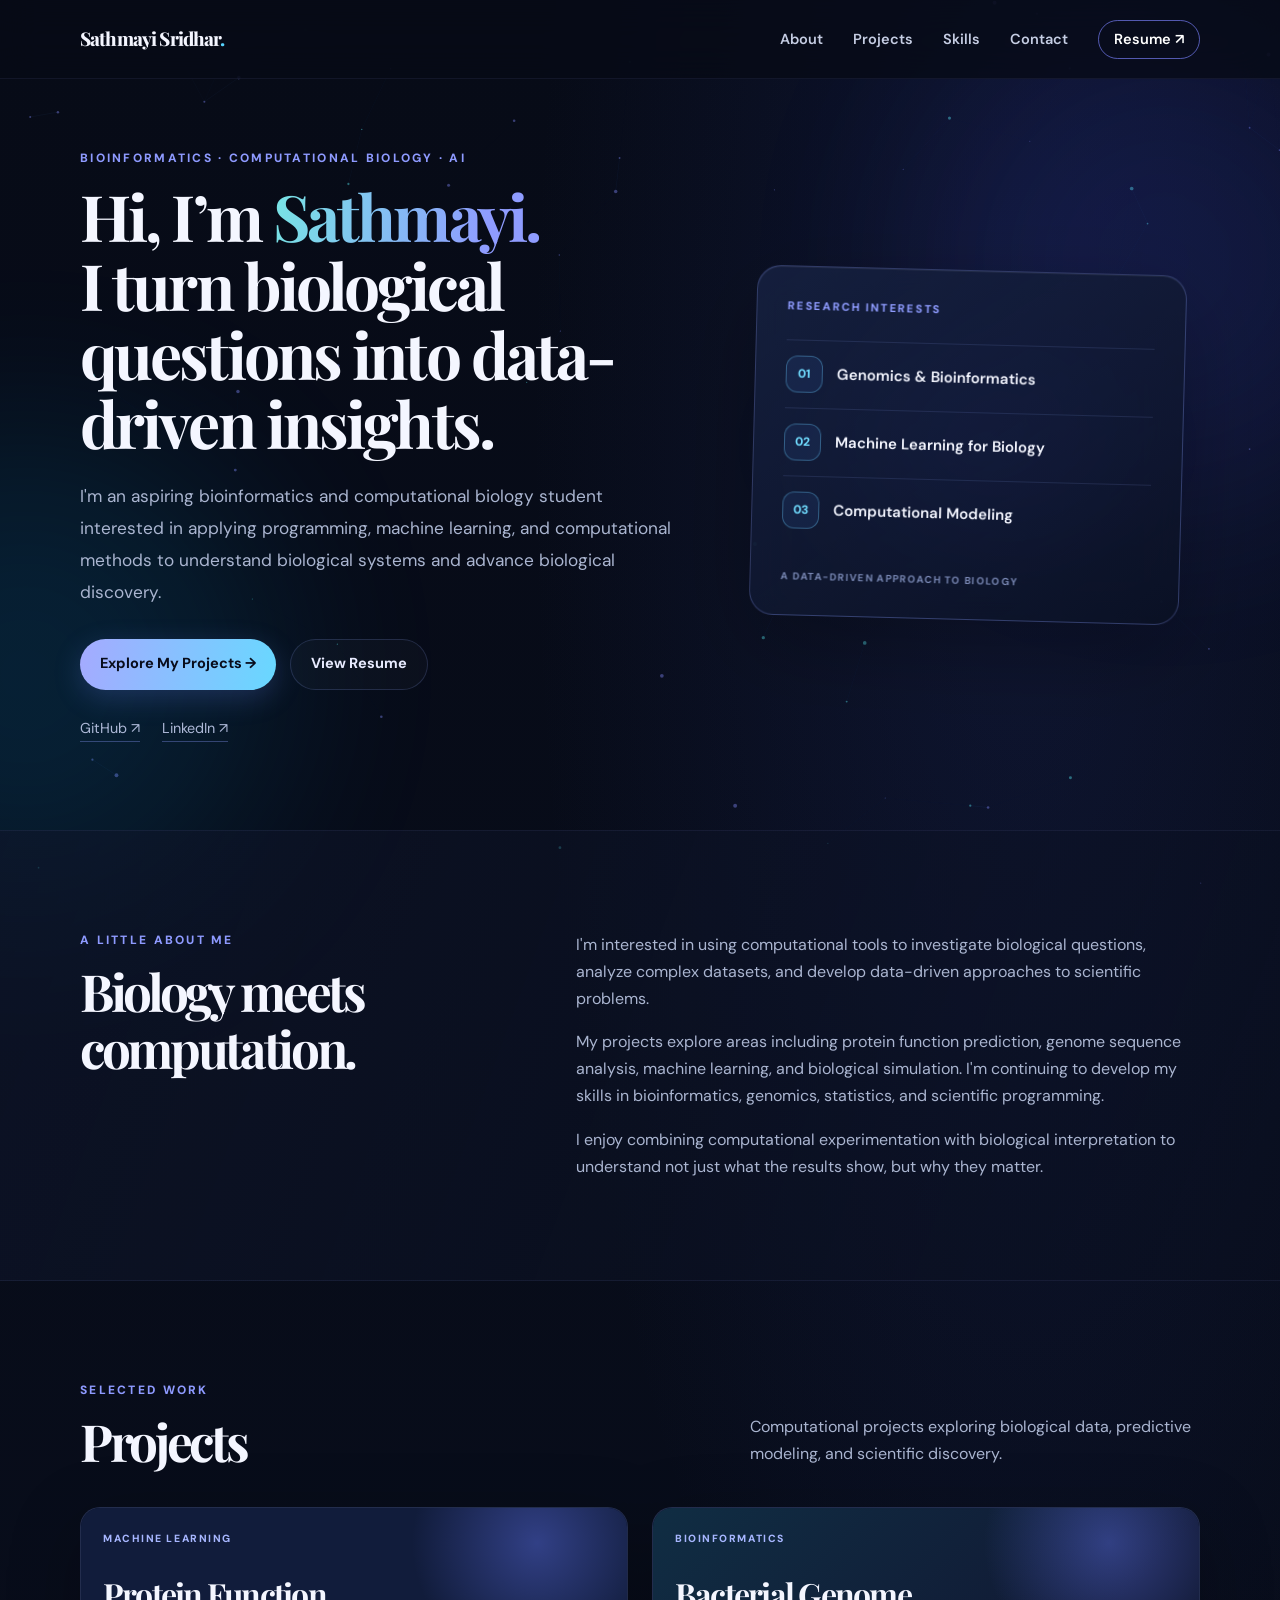
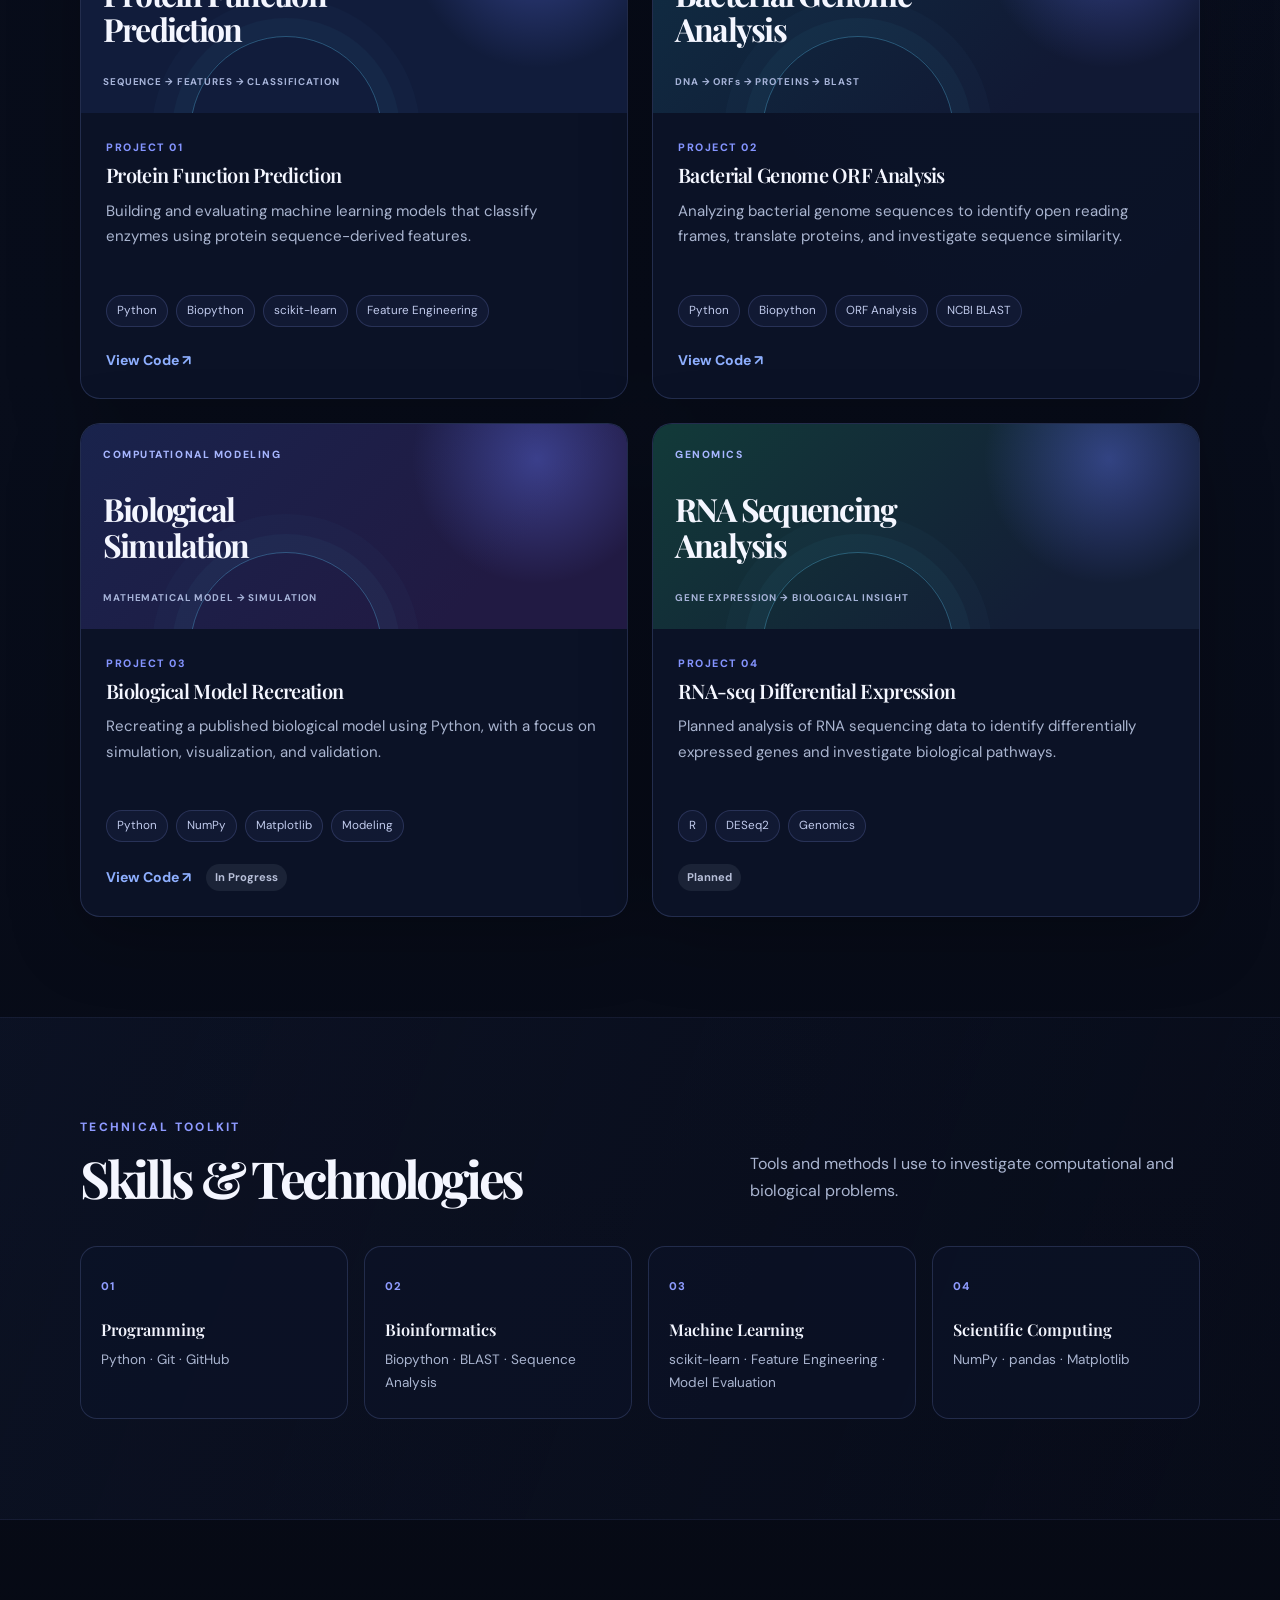
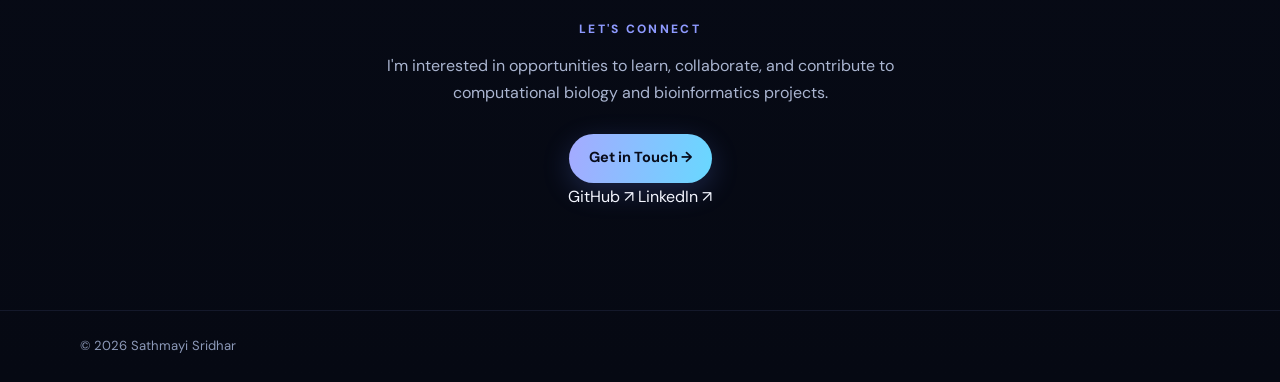
==== index.html @ 4502755c "Initial commit" ====
<!DOCTYPE html>
<html lang="en">
<head>
    <meta charset="UTF-8">
    <meta name="viewport" content="width=device-width, initial-scale=1.0">
    <meta name="description" content="Portfolio showcasing projects in bioinformatics, computational biology, machine learning, and scientific computing.">
    <title>Sathmayi Sridhar | Computational Biology Portfolio</title>
    <link rel="preconnect" href="https://fonts.googleapis.com">
    <link rel="preconnect" href="https://fonts.gstatic.com" crossorigin>
    <link href="https://fonts.googleapis.com/css2?family=DM+Sans:wght@400;500;600;700&family=Manrope:wght@400;500;600;700;800&family=Playfair+Display:wght@500;600;700&display=swap" rel="stylesheet">
    <link rel="stylesheet" href="style.css">
    <script src="script.js" defer></script>
</head>
<body>
    <div id="scroll-background" aria-hidden="true">
        <div class="scroll-orb scroll-orb-one"></div>
        <div class="scroll-orb scroll-orb-two"></div>
        <div class="scroll-orb scroll-orb-three"></div>
    </div>
    <canvas id="particle-background" aria-hidden="true"></canvas>
    <div class="background-glow background-glow-one" aria-hidden="true"></div>
    <div class="background-glow background-glow-two" aria-hidden="true"></div>
    <header class="site-header">
        <nav class="navbar container" aria-label="Main navigation">
            <a href="#home" class="logo">Sathmayi Sridhar<span>.</span></a>

            <button class="menu-toggle" id="menu-toggle"
                    aria-label="Open navigation menu"
                    aria-expanded="false"
                    aria-controls="nav-links">
                ☰
            </button>

            <ul class="nav-links" id="nav-links">
                <li><a href="#about">About</a></li>
                <li><a href="#projects">Projects</a></li>
                <li><a href="#skills">Skills</a></li>
                <li><a href="#contact">Contact</a></li>
                <li><a href="assets/resume.pdf" class="nav-resume">Resume ↗</a></li>
            </ul>
        </nav>
    </header>

    <main>
        <section class="hero container" id="home">
            <div class="hero-content">
                <p class="eyebrow">BIOINFORMATICS · COMPUTATIONAL BIOLOGY · AI</p>
                <h1>Hi, I’m <span>Sathmayi.</span><br> I turn biological questions into data-driven insights.</h1>
                <p class="hero-description">
                    I'm an aspiring bioinformatics and computational biology student interested in applying
                    programming, machine learning, and computational methods to
                    understand biological systems and advance biological discovery.
                </p>
                <div class="hero-buttons">
                    <a href="#projects" class="button button-primary">Explore My Projects →</a>
                    <a href="assets/resume.pdf" class="button button-secondary">View Resume</a>
                </div>
                <div class="hero-links">
                    <a href="https://github.com/sathmayi" target="_blank" rel="noopener noreferrer">GitHub ↗</a>
                    <a href="https://www.linkedin.com/in/sathmayi-sridhar-a97005241/" target="_blank" rel="noopener noreferrer">LinkedIn ↗</a>
                </div>
            </div>

            <div class="hero-visual" aria-hidden="true">
                <div class="visual-card">
                    <span class="visual-label">RESEARCH INTERESTS</span>
                    <div class="visual-item"><span class="visual-icon">01</span><span>Genomics &amp; Bioinformatics</span></div>
                    <div class="visual-item"><span class="visual-icon">02</span><span>Machine Learning for Biology</span></div>
                    <div class="visual-item"><span class="visual-icon">03</span><span>Computational Modeling</span></div>
                    <div class="visual-decoration">A DATA-DRIVEN APPROACH TO BIOLOGY</div>
                </div>
            </div>
        </section>

        <section class="section section-muted" id="about">
            <div class="container about-layout">
                <div>
                    <p class="eyebrow">A LITTLE ABOUT ME</p>
                    <h2>Biology meets computation.</h2>
                </div>
                <div class="about-content">
                    <p>
                        I'm interested in using computational tools to investigate
                        biological questions, analyze complex datasets, and develop
                        data-driven approaches to scientific problems.
                    </p>
                    <p>
                        My projects explore areas including protein function prediction,
                        genome sequence analysis, machine learning, and biological
                        simulation. I'm continuing to develop my skills in bioinformatics,
                        genomics, statistics, and scientific programming.
                    </p>
                    <p>
                        I enjoy combining computational experimentation with biological
                        interpretation to understand not just what the results show,
                        but why they matter.
                    </p>
                </div>
            </div>
        </section>

        <section class="section container" id="projects">
            <div class="section-heading">
                <div>
                    <p class="eyebrow">SELECTED WORK</p>
                    <h2>Projects</h2>
                </div>
                <p>Computational projects exploring biological data, predictive modeling, and scientific discovery.</p>
            </div>

            <div class="project-grid">
                <article class="project-card">
                    <div class="project-visual project-protein">
                        <span class="project-category">MACHINE LEARNING</span>
                        <div class="project-visual-title">Protein Function<br>Prediction</div>
                        <div class="project-visual-note">SEQUENCE → FEATURES → CLASSIFICATION</div>
                    </div>
                    <div class="project-body">
                        <p class="project-number">PROJECT 01</p>
                        <h3>Protein Function Prediction</h3>
                        <p>Building and evaluating machine learning models that classify enzymes using protein sequence-derived features.</p>
                        <div class="tag-list">
                            <span>Python</span><span>Biopython</span><span>scikit-learn</span><span>Feature Engineering</span>
                        </div>
                        <div class="project-links">
                            <a href="https://github.com/YOUR_USERNAME/protein-function-prediction" target="_blank" rel="noopener noreferrer">View Code ↗</a>
                        </div>
                    </div>
                </article>

                <article class="project-card">
                    <div class="project-visual project-genome">
                        <span class="project-category">BIOINFORMATICS</span>
                        <div class="project-visual-title">Bacterial Genome<br>Analysis</div>
                        <div class="project-visual-note">DNA → ORFs → PROTEINS → BLAST</div>
                    </div>
                    <div class="project-body">
                        <p class="project-number">PROJECT 02</p>
                        <h3>Bacterial Genome ORF Analysis</h3>
                        <p>Analyzing bacterial genome sequences to identify open reading frames, translate proteins, and investigate sequence similarity.</p>
                        <div class="tag-list">
                            <span>Python</span><span>Biopython</span><span>ORF Analysis</span><span>NCBI BLAST</span>
                        </div>
                        <div class="project-links">
                            <a href="https://github.com/YOUR_USERNAME/YOUR_GENOME_REPOSITORY" target="_blank" rel="noopener noreferrer">View Code ↗</a>
                        </div>
                    </div>
                </article>

                <article class="project-card">
                    <div class="project-visual project-simulation">
                        <span class="project-category">COMPUTATIONAL MODELING</span>
                        <div class="project-visual-title">Biological<br>Simulation</div>
                        <div class="project-visual-note">MATHEMATICAL MODEL → SIMULATION</div>
                    </div>
                    <div class="project-body">
                        <p class="project-number">PROJECT 03</p>
                        <h3>Biological Model Recreation</h3>
                        <p>Recreating a published biological model using Python, with a focus on simulation, visualization, and validation.</p>
                        <div class="tag-list">
                            <span>Python</span><span>NumPy</span><span>Matplotlib</span><span>Modeling</span>
                        </div>
                        <div class="project-links">
                            <a href="https://github.com/YOUR_USERNAME/YOUR_SIMULATION_REPOSITORY" target="_blank" rel="noopener noreferrer">View Code ↗</a>
                            <span class="status">In Progress</span>
                        </div>
                    </div>
                </article>

                <article class="project-card project-upcoming">
                    <div class="project-visual project-rnaseq">
                        <span class="project-category">GENOMICS</span>
                        <div class="project-visual-title">RNA Sequencing<br>Analysis</div>
                        <div class="project-visual-note">GENE EXPRESSION → BIOLOGICAL INSIGHT</div>
                    </div>
                    <div class="project-body">
                        <p class="project-number">PROJECT 04</p>
                        <h3>RNA-seq Differential Expression</h3>
                        <p>Planned analysis of RNA sequencing data to identify differentially expressed genes and investigate biological pathways.</p>
                        <div class="tag-list">
                            <span>R</span><span>DESeq2</span><span>Genomics</span>
                        </div>
                        <div class="project-links"><span class="status">Planned</span></div>
                    </div>
                </article>
            </div>
        </section>

        <section class="section section-muted" id="skills">
            <div class="container">
                <div class="section-heading">
                    <div>
                        <p class="eyebrow">TECHNICAL TOOLKIT</p>
                        <h2>Skills &amp; Technologies</h2>
                    </div>
                    <p>Tools and methods I use to investigate computational and biological problems.</p>
                </div>

                <div class="skills-grid">
                    <div class="skill-card">
                        <span class="skill-index">01</span>
                        <h3>Programming</h3>
                        <p>Python · Git · GitHub</p>
                    </div>
                    <div class="skill-card">
                        <span class="skill-index">02</span>
                        <h3>Bioinformatics</h3>
                        <p>Biopython · BLAST · Sequence Analysis</p>
                    </div>
                    <div class="skill-card">
                        <span class="skill-index">03</span>
                        <h3>Machine Learning</h3>
                        <p>scikit-learn · Feature Engineering · Model Evaluation</p>
                    </div>
                    <div class="skill-card">
                        <span class="skill-index">04</span>
                        <h3>Scientific Computing</h3>
                        <p>NumPy · pandas · Matplotlib</p>
                    </div>
                </div>

            </div>
        </section>

        <section class="section contact-section" id="contact">
            <div class="container contact-content">
                <p class="eyebrow">LET'S CONNECT</p>
               
                <p>
                    I'm interested in opportunities to learn, collaborate, and contribute
                    to computational biology and bioinformatics projects.
                </p>
                <a href="mailto:YOUR_EMAIL@example.com" class="button button-primary">Get in Touch →</a>
                <div class="contact-links">
                    <a href="https://github.com/sathmayi" target="_blank" rel="noopener noreferrer">GitHub ↗</a>
                    <a href="https://www.linkedin.com/in/sathmayi-sridhar-a97005241/" target="_blank" rel="noopener noreferrer">LinkedIn ↗</a>
                </div>
            </div>
        </section>
    </main>

    <footer class="site-footer">
        <div class="container footer-content">
            <p>© <span id="current-year"></span> Sathmayi Sridhar</p>

        </div>
    </footer>
</body>
</html>
---- style.css ----
/* =========================================================
   Computational Biology Portfolio — animated dark theme
   Fonts: Manrope (headings/UI), DM Sans (body), Playfair
   Display (editorial accents). Google Fonts requires internet.
   ========================================================= */

:root {
    --bg: #070b17;
    --bg-soft: #0c1224;
    --panel: rgba(15, 24, 47, 0.76);
    --panel-solid: #101a31;
    --text: #f4f6ff;
    --muted: #aab5d0;
    --accent: #7b83ff;
    --accent-bright: #58d5ff;
    --border: rgba(145, 165, 255, 0.18);
    --shadow: 0 20px 70px rgba(0, 0, 0, 0.25);
    --radius: 20px;
    --content-width: 1120px;
}

* { box-sizing: border-box; }
html { scroll-behavior: smooth; scroll-padding-top: 88px; }
body {
    margin: 0;
    color: var(--text);
    background:
        radial-gradient(ellipse at 80% 12%, rgba(43, 60, 150, .20), transparent 34%),
        linear-gradient(180deg, #070b17 0%, #080d1b 55%, #060913 100%);
    font-family: "DM Sans", sans-serif;
    font-size: 16px;
    line-height: 1.7;
    overflow-x: hidden;
}
body::selection { background: rgba(123, 131, 255, .4); }
a { color: inherit; text-decoration: none; }
button, a { -webkit-tap-highlight-color: transparent; }
button { font: inherit; }
img { max-width: 100%; }
.container { width: min(var(--content-width), calc(100% - 48px)); margin-inline: auto; }
#particle-background {
    position: fixed;
    inset: 0;
    z-index: -2;
    width: 100%;
    height: 100%;
    pointer-events: none;
    opacity: .72;
}
.background-glow {
    position: fixed;
    z-index: -1;
    width: 38vw;
    height: 38vw;
    min-width: 300px;
    min-height: 300px;
    border-radius: 50%;
    filter: blur(100px);
    opacity: .12;
    pointer-events: none;
    animation: glow-drift 18s ease-in-out infinite alternate;
}
.background-glow-one { top: 2%; right: -10%; background: #4855ff; }
.background-glow-two { top: 48%; left: -17%; background: #00b9ff; animation-delay: -8s; }
@keyframes glow-drift {
    from { transform: translate3d(0, -2%, 0) scale(.9); }
    to { transform: translate3d(-5%, 7%, 0) scale(1.15); }
}

.site-header {
    position: sticky;
    top: 0;
    z-index: 20;
    border-bottom: 1px solid rgba(150, 170, 255, .08);
    background: rgba(7, 11, 23, .78);
    backdrop-filter: blur(18px);
}
.navbar { min-height: 78px; display: flex; align-items: center; justify-content: space-between; gap: 24px; }
.logo {
    font-family: "Playfair Display", Georgia, serif;
    font-size: 1.18rem;
    font-weight: 800;
    letter-spacing: -.045em;
}
.logo span { color: var(--accent-bright); }
.nav-links { display: flex; align-items: center; gap: 30px; list-style: none; margin: 0; padding: 0; }
.nav-links a { color: #c5cde3; font-size: .91rem; font-weight: 600; transition: color .2s ease; }
.nav-links a:hover, .nav-links a:focus-visible { color: white; }
.nav-links .nav-resume { color: white; border: 1px solid rgba(123, 131, 255, .65); padding: 9px 15px; border-radius: 999px; }
.menu-toggle { display: none; color: white; background: transparent; border: 0; font-size: 1.6rem; cursor: pointer; }

.hero { min-height: 650px; display: grid; grid-template-columns: 1.12fr .88fr; align-items: center; gap: 64px; padding-top: 70px; padding-bottom: 88px; }
.hero-content { max-width: 660px; }
.eyebrow {
    margin: 0 0 14px;
    color: #8e9aff;
    font-size: .75rem;
    font-weight: 800;
    letter-spacing: .19em;
    line-height: 1.5;
}
h1, h2, h3 { margin-top: 0; font-family: "Playfair Display", Georgia, serif; line-height: 1.13; font-weight: 600; }
h1 { max-width: 700px; margin-bottom: 24px; font-size: clamp(3rem, 6.1vw, 5.5rem); font-weight: 700; letter-spacing: -.075em; }
h1 span {
    color: #aab0ff;
    background: linear-gradient(100deg, #a8b0ff 0%, #7b83ff 48%, #62d7ff 100%);
    -webkit-background-clip: text;
    background-clip: text;
    -webkit-text-fill-color: transparent;
}
.hero-description { max-width: 600px; color: var(--muted); font-size: 1.08rem; line-height: 1.85; }
.hero-buttons { display: flex; flex-wrap: wrap; gap: 14px; margin-top: 30px; }
.button { display: inline-flex; align-items: center; justify-content: center; min-height: 48px; padding: 12px 20px; border-radius: 999px; font-size: .91rem; font-weight: 700; transition: transform .2s, box-shadow .2s, border-color .2s; }
.button:hover { transform: translateY(-3px); }
.button-primary { color: #080c1b; background: linear-gradient(100deg, #a5aaff, #68d8ff); box-shadow: 0 8px 28px rgba(103, 137, 255, .22); }
.button-primary:hover { box-shadow: 0 12px 34px rgba(103, 137, 255, .36); }
.button-secondary { border: 1px solid var(--border); color: #e8ebff; background: rgba(255,255,255,.025); }
.hero-links { display: flex; gap: 22px; margin-top: 26px; }
.hero-links a { color: #aeb9d8; font-size: .9rem; border-bottom: 1px solid rgba(142,154,255,.35); }
.hero-links a:hover { color: white; }
.hero-visual { position: relative; min-height: 390px; display: grid; place-items: center; }
.hero-visual::before {
    content: "";
    position: absolute;
    inset: 8% 0;
    border-radius: 50%;
    background: radial-gradient(ellipse, rgba(68, 91, 255, .22), transparent 67%);
    filter: blur(14px);
}
.visual-card {
    position: relative;
    width: min(100%, 430px);
    padding: 30px;
    border: 1px solid rgba(142, 160, 255, .27);
    border-radius: 24px;
    background: linear-gradient(145deg, rgba(21, 32, 64, .88), rgba(9, 15, 33, .77));
    box-shadow: 0 30px 90px rgba(0, 0, 0, .28), inset 0 1px rgba(255,255,255,.06);
    backdrop-filter: blur(18px);
    transform: rotate(1.5deg);
    animation: card-float 7s ease-in-out infinite;
}
@keyframes card-float { 0%,100% { transform: translateY(0) rotate(1.5deg); } 50% { transform: translateY(-11px) rotate(-.5deg); } }
.visual-label { display: block; margin-bottom: 24px; color: #8f9cff; font-size: .7rem; font-weight: 800; letter-spacing: .16em; }
.visual-item { display: flex; align-items: center; gap: 14px; padding: 15px 0; border-top: 1px solid rgba(150,170,255,.13); font-size: .94rem; font-weight: 600; }
.visual-icon { display: grid; place-items: center; width: 37px; height: 37px; flex: 0 0 37px; border: 1px solid rgba(105, 207, 255, .35); border-radius: 12px; color: #70dcff; background: rgba(77, 140, 255, .09); font-size: .75rem; font-weight: 800; }
.visual-decoration { margin-top: 24px; color: #7887b3; font-size: .63rem; font-weight: 700; letter-spacing: .13em; }

.section { padding-top: 100px; padding-bottom: 100px; }
.section-muted { border-block: 1px solid rgba(150,170,255,.08); background: linear-gradient(110deg, rgba(15,22,43,.62), rgba(10,15,31,.38)); }
.section-heading { display: flex; justify-content: space-between; align-items: end; gap: 40px; margin-bottom: 36px; }
h2 { margin-bottom: 0; font-size: clamp(2.2rem, 4vw, 3.3rem); font-weight: 700; letter-spacing: -.065em; }
.section-heading > p { max-width: 450px; margin: 0 0 4px; color: var(--muted); }
.about-layout { display: grid; grid-template-columns: .8fr 1.2fr; gap: 80px; }
.about-content { color: var(--muted); }
.about-content p:first-child { margin-top: 0; }
.about-content p:last-child { margin-bottom: 0; }

.project-grid { display: grid; grid-template-columns: repeat(2, minmax(0, 1fr)); gap: 24px; }
.project-card { overflow: hidden; border: 1px solid var(--border); border-radius: var(--radius); background: rgba(13, 21, 42, .79); box-shadow: var(--shadow); transition: transform .25s, border-color .25s, box-shadow .25s; }
.project-card:hover { transform: translateY(-6px); border-color: rgba(115, 158, 255, .55); box-shadow: 0 25px 70px rgba(0,0,0,.34); }
.project-visual { position: relative; min-height: 205px; display: flex; flex-direction: column; justify-content: space-between; overflow: hidden; padding: 22px; isolation: isolate; background: #111c3b; }
.project-visual::before, .project-visual::after { content: ""; position: absolute; z-index: -1; border-radius: 50%; }
.project-visual::before { width: 260px; height: 260px; top: -95px; right: -40px; background: radial-gradient(circle, rgba(102,122,255,.38), transparent 68%); }
.project-visual::after { width: 190px; height: 190px; bottom: -115px; left: 20%; border: 1px solid rgba(95,209,255,.32); box-shadow: 0 0 0 18px rgba(95,209,255,.035), 0 0 0 38px rgba(95,209,255,.025); }
.project-genome { background: linear-gradient(135deg, #102d43, #111934 75%); }
.project-simulation { background: linear-gradient(135deg, #19234c, #211a43 75%); }
.project-rnaseq { background: linear-gradient(135deg, #123a39, #131e36 75%); }
.project-category { color: #a7b6ff; font-size: .65rem; font-weight: 800; letter-spacing: .15em; }
.project-visual-title { font-family: "Playfair Display", Georgia, serif; font-size: clamp(1.5rem, 2.5vw, 2.1rem); font-weight: 700; line-height: 1.1; letter-spacing: -.055em; }
.project-visual-note { color: #a6b3d8; font-size: .61rem; font-weight: 700; letter-spacing: .09em; }
.project-body { padding: 25px; }
.project-number { margin: 0 0 8px; color: #8494ff; font-size: .67rem; font-weight: 800; letter-spacing: .14em; }
.project-body h3 { margin-bottom: 12px; font-size: 1.25rem; letter-spacing: -.035em; }
.project-body > p:not(.project-number) { min-height: 76px; margin: 0; color: var(--muted); font-size: .94rem; }
.tag-list { display: flex; flex-wrap: wrap; gap: 8px; margin-top: 20px; }
.tag-list span { padding: 5px 10px; border: 1px solid rgba(142,160,255,.18); border-radius: 999px; color: #c1cbed; background: rgba(123,131,255,.06); font-size: .73rem; }
.project-links { display: flex; align-items: center; gap: 15px; margin-top: 22px; }
.project-links a { color: #8eafff; font-size: .88rem; font-weight: 700; }
.project-links a:hover { color: #7be2ff; }
.status { padding: 4px 9px; border-radius: 999px; color: #b8c0d9; background: rgba(168,181,208,.1); font-size: .7rem; font-weight: 700; }

.skills-grid { display: grid; grid-template-columns: repeat(4, minmax(0, 1fr)); gap: 16px; margin-top: 38px; }
.skill-card { padding: 24px 20px; border: 1px solid var(--border); border-radius: 17px; background: rgba(12,20,40,.68); transition: transform .2s, border-color .2s; }
.skill-card:hover { transform: translateY(-4px); border-color: rgba(112, 202, 255, .4); }
.skill-index { color: #8f9cff; font-size: .7rem; font-weight: 800; letter-spacing: .12em; }
.skill-card h3 { margin: 22px 0 9px; font-size: 1.02rem; }
.skill-card p { margin: 0; color: var(--muted); font-size: .85rem; }
.skills-note { margin: 24px 0 0; color: #8290b2; font-size: .83rem; }

.contact-section { padding: 100px 0; text-align: center; }
.contact-content h2 { margin-bottom: 20px; }
.contact-content > p:not(.eyebrow) { max-width: 600px; margin: 0 auto; color: var(--muted); }
.contact-content .button { margin-top: 28px; }
.site-footer { padding: 24px 0; border-top: 1px solid rgba(150,170,255,.1); color: #8c99b8; font-size: .82rem; }
.footer-content { display: flex; align-items: center; justify-content: space-between; gap: 20px; }
.footer-content p { margin: 0; }

@media (max-width: 900px) {
    .hero { grid-template-columns: 1fr; gap: 15px; padding-top: 75px; }
    .hero-visual { min-height: 340px; }
    .visual-card { width: min(100%, 520px); }
    .about-layout { grid-template-columns: 1fr; gap: 24px; }
    .skills-grid { grid-template-columns: repeat(2, minmax(0, 1fr)); }
}
@media (max-width: 640px) {
    .container { width: min(var(--content-width), calc(100% - 32px)); }
    .navbar { min-height: 68px; }
    .menu-toggle { display: block; }
    .nav-links { position: absolute; top: 68px; right: 16px; left: 16px; display: none; flex-direction: column; align-items: stretch; gap: 0; padding: 12px; border: 1px solid var(--border); border-radius: 16px; background: rgba(9,14,29,.97); box-shadow: var(--shadow); }
    .nav-links.open { display: flex; }
    .nav-links a { display: block; padding: 12px; }
    .nav-links .nav-resume { margin-top: 5px; text-align: center; }
    .hero { min-height: auto; padding-top: 72px; padding-bottom: 70px; }
    h1 { font-size: clamp(2.8rem, 13vw, 4.2rem); }
    .hero-description { font-size: 1rem; }
    .hero-visual { min-height: 310px; }
    .visual-card { padding: 23px; }
    .section { padding-top: 72px; padding-bottom: 72px; }
    .section-heading { align-items: start; flex-direction: column; gap: 16px; }
    .project-grid { grid-template-columns: 1fr; }
    .project-body > p:not(.project-number) { min-height: 0; }
    .skills-grid { grid-template-columns: 1fr 1fr; gap: 10px; }
    .skill-card { padding: 18px 14px; }
    .skill-card h3 { font-size: .95rem; }
    .footer-content { align-items: flex-start; flex-direction: column; gap: 5px; }
}
@media (prefers-reduced-motion: reduce) {
    *, *::before, *::after { scroll-behavior: auto !important; animation-duration: .01ms !important; animation-iteration-count: 1 !important; transition-duration: .01ms !important; }
}


/* FINAL LAYERING FIX: visible background behind all page sections */
body { position: relative; isolation: isolate; }
#scroll-background, #particle-background, .background-glow {
    pointer-events: none;
}
#scroll-background { z-index: -1; }
#particle-background { z-index: -2; }
.background-glow { z-index: -1; }
.site-header, main, .site-footer {
    position: relative;
    z-index: 1;
}
.hero h1 {
    max-width: 760px;
    font-family: "Playfair Display", Georgia, serif;
    font-size: clamp(2.8rem, 5vw, 4.7rem);
    letter-spacing: -.045em;
    line-height: 1.08;
}
.hero h1 span {
    background: linear-gradient(100deg, #77e5e4, #8f9cff 80%);
    -webkit-background-clip: text;
    background-clip: text;
    -webkit-text-fill-color: transparent;
}
.project-visual-title { font-family: "Playfair Display", Georgia, serif; }
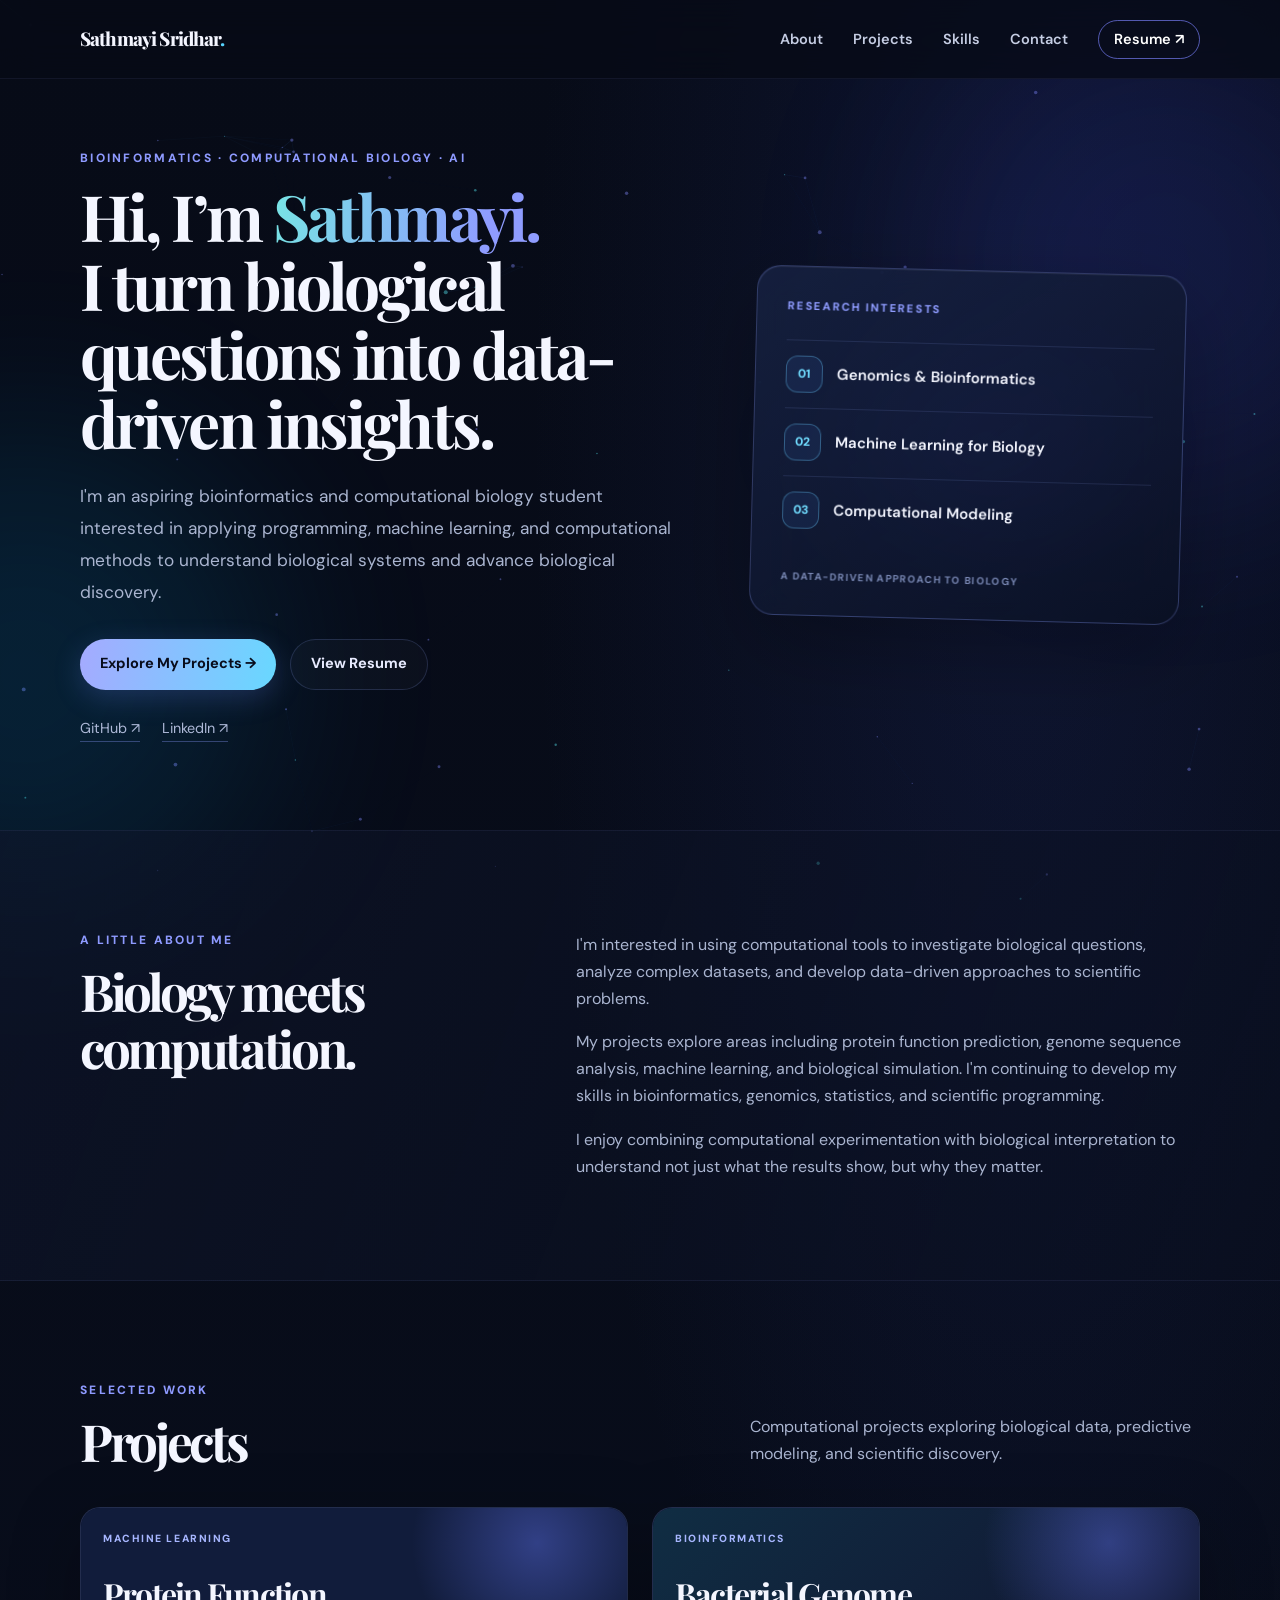
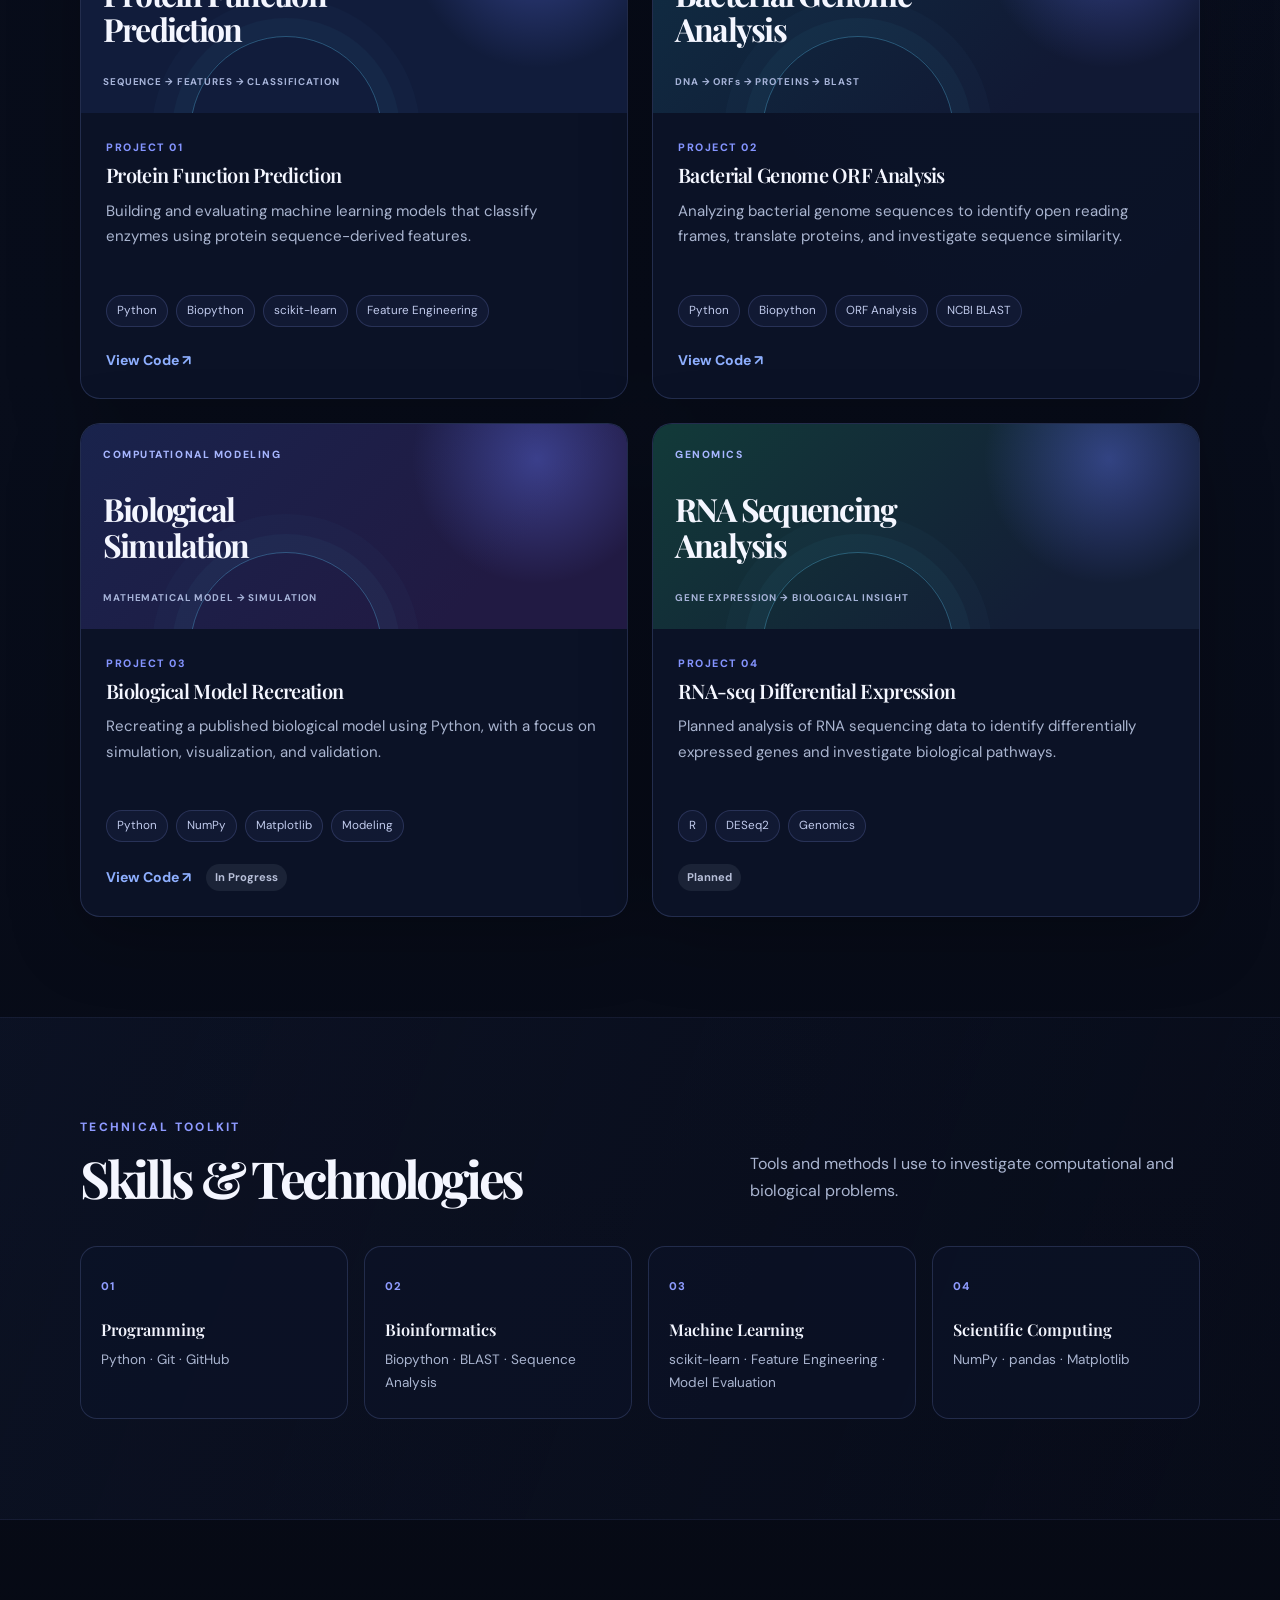
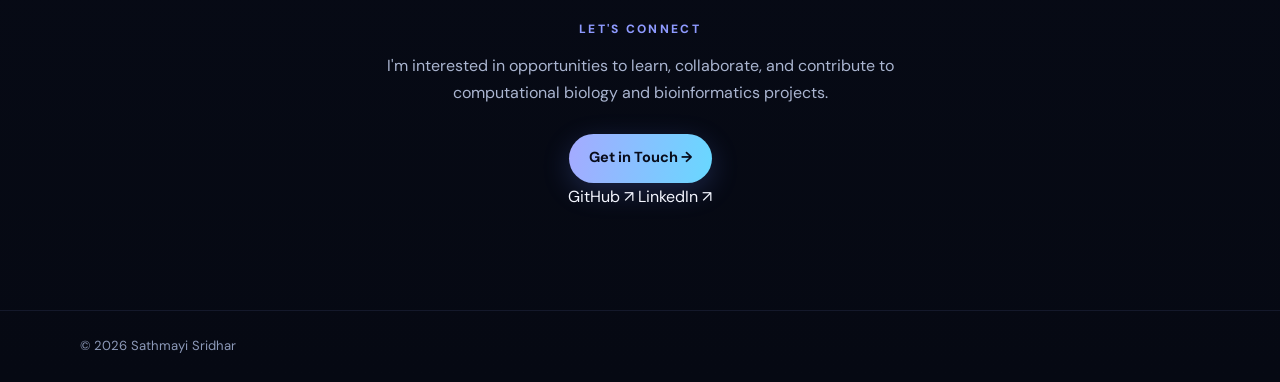
==== commit e66be814: "add pdf" ====
--- a/index.html
+++ b/index.html
@@ -230,7 +230,7 @@
                     I'm interested in opportunities to learn, collaborate, and contribute
                     to computational biology and bioinformatics projects.
                 </p>
-                <a href="mailto:YOUR_EMAIL@example.com" class="button button-primary">Get in Touch →</a>
+                <a href="mailto:sathmays@andrew.cmu.edu" class="button button-primary">Get in Touch →</a>
                 <div class="contact-links">
                     <a href="https://github.com/sathmayi" target="_blank" rel="noopener noreferrer">GitHub ↗</a>
                     <a href="https://www.linkedin.com/in/sathmayi-sridhar-a97005241/" target="_blank" rel="noopener noreferrer">LinkedIn ↗</a>
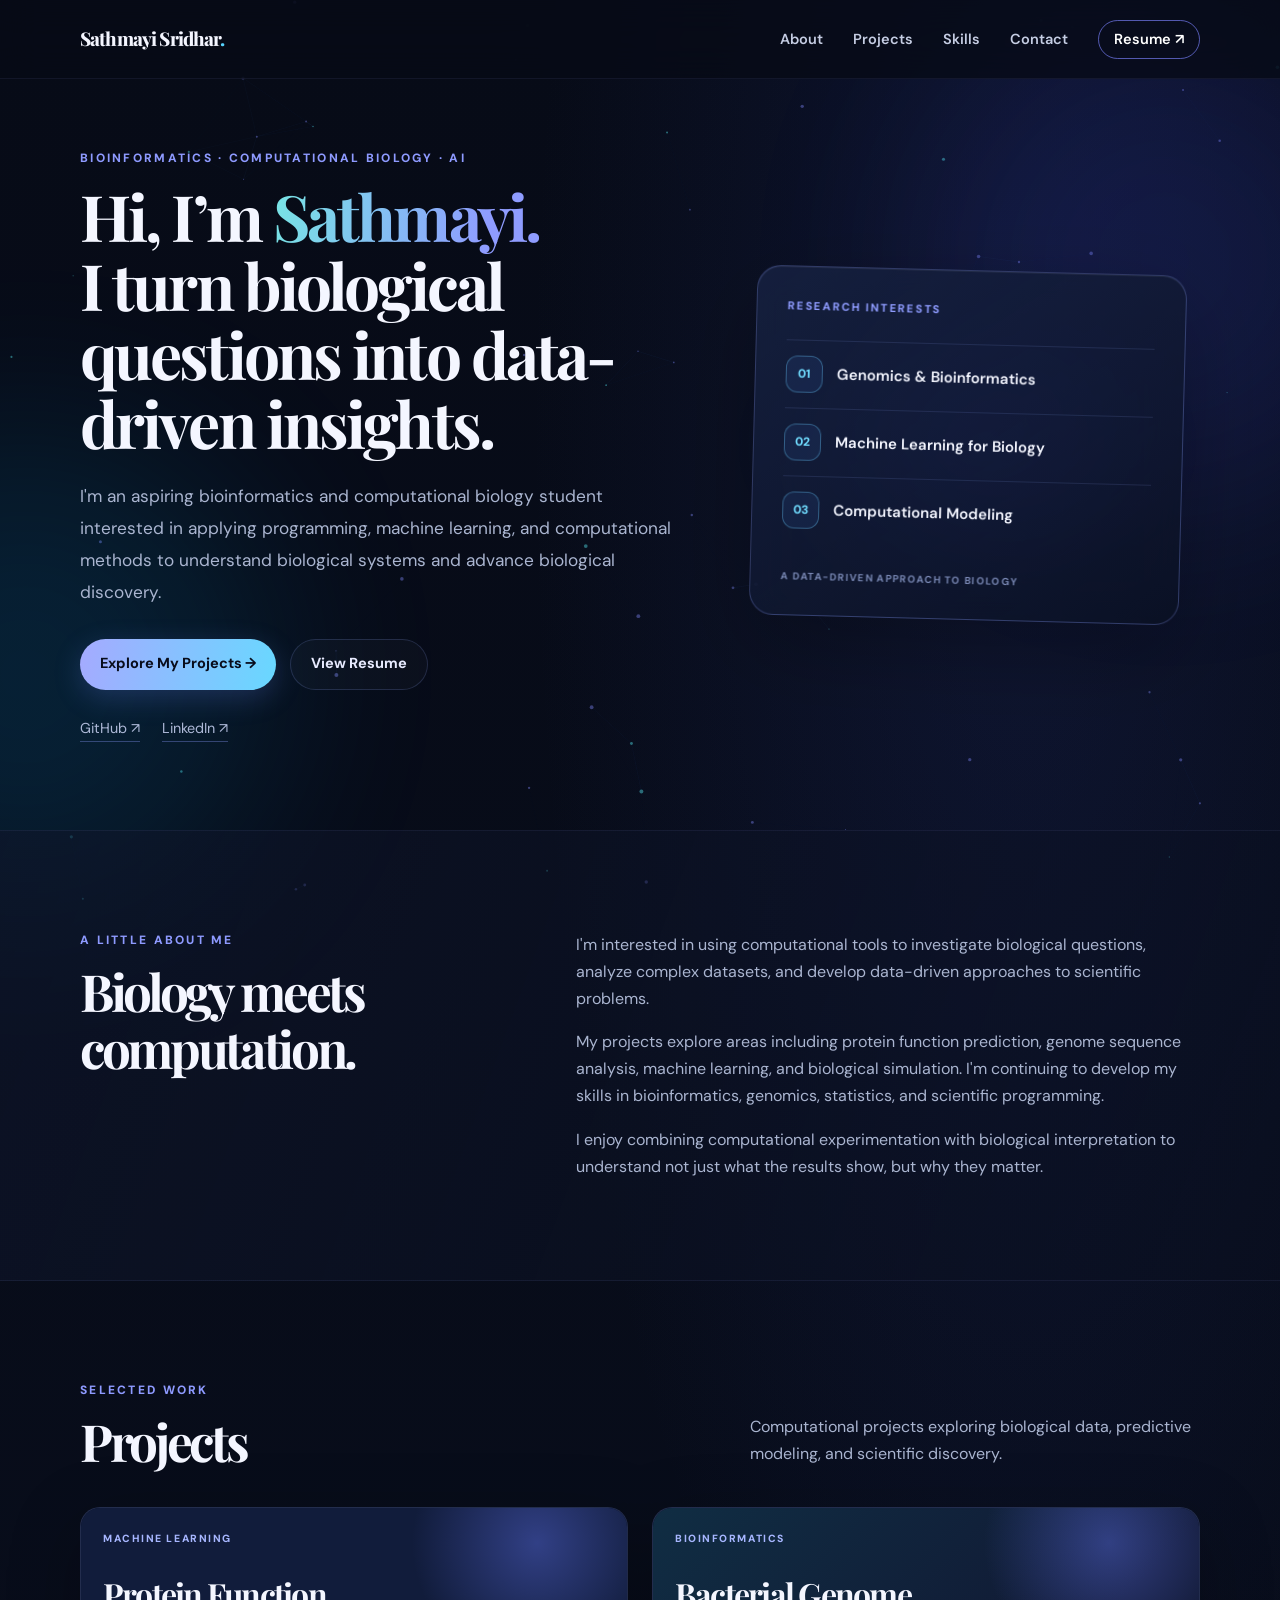
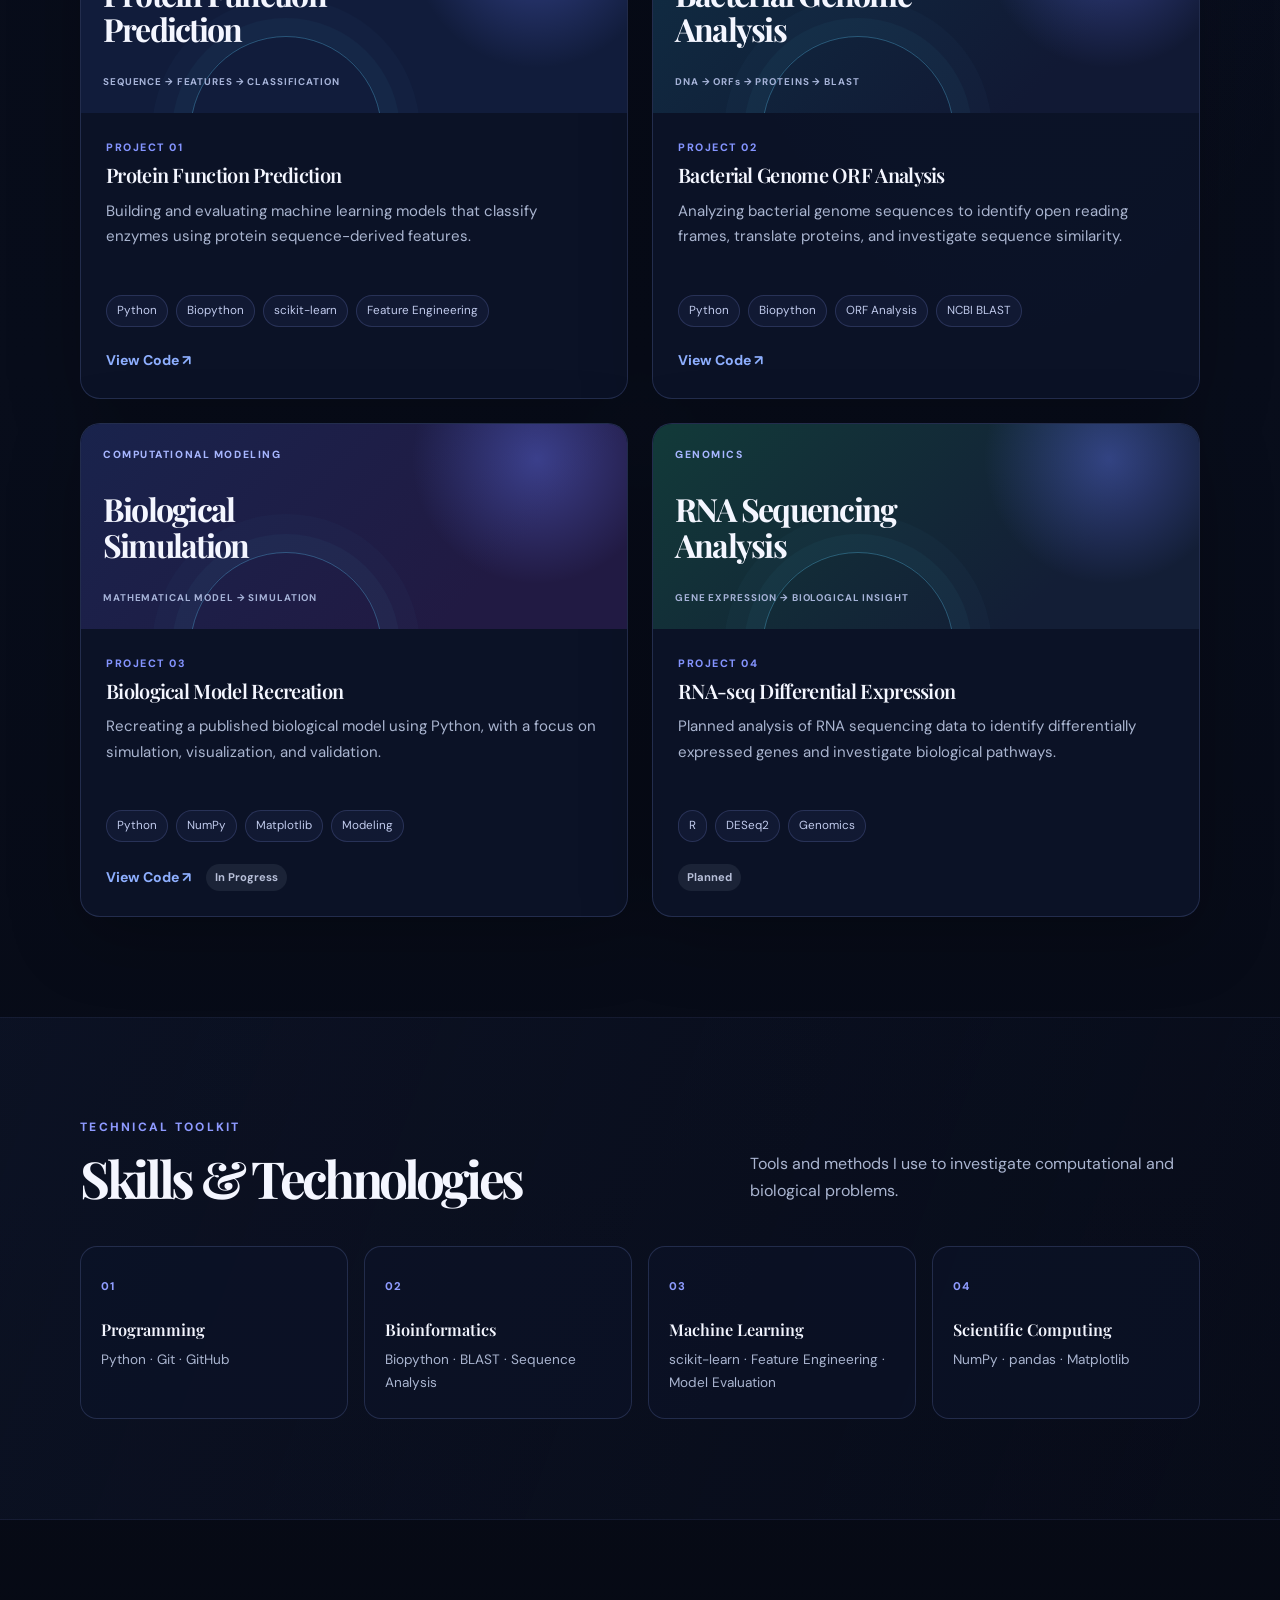
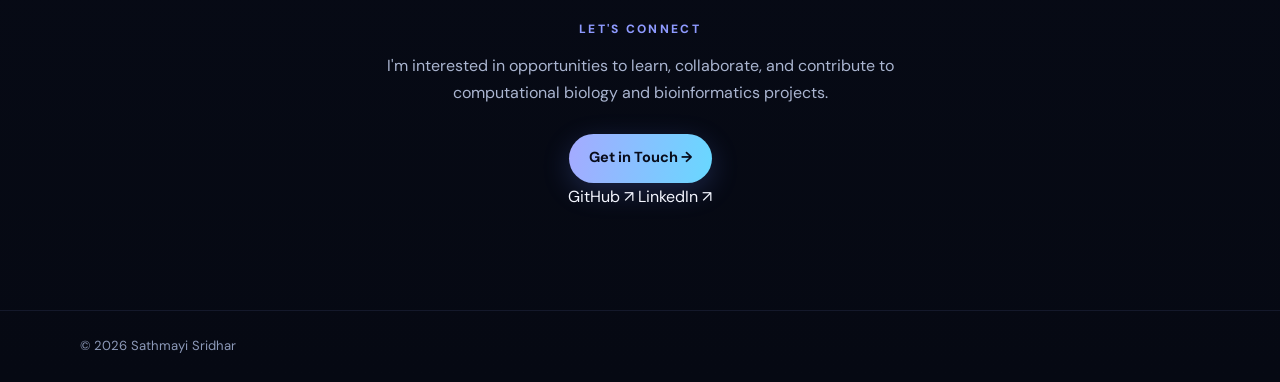
==== commit 21cdad90: "add res link" ====
--- a/index.html
+++ b/index.html
@@ -36,7 +36,7 @@
                 <li><a href="#projects">Projects</a></li>
                 <li><a href="#skills">Skills</a></li>
                 <li><a href="#contact">Contact</a></li>
-                <li><a href="assets/resume.pdf" class="nav-resume">Resume ↗</a></li>
+                <li><a href="resume.pdf" class="nav-resume">Resume ↗</a></li>
             </ul>
         </nav>
     </header>
@@ -53,7 +53,7 @@
                 </p>
                 <div class="hero-buttons">
                     <a href="#projects" class="button button-primary">Explore My Projects →</a>
-                    <a href="assets/resume.pdf" class="button button-secondary">View Resume</a>
+                    <a href="resume.pdf" class="button button-secondary">View Resume</a>
                 </div>
                 <div class="hero-links">
                     <a href="https://github.com/sathmayi" target="_blank" rel="noopener noreferrer">GitHub ↗</a>
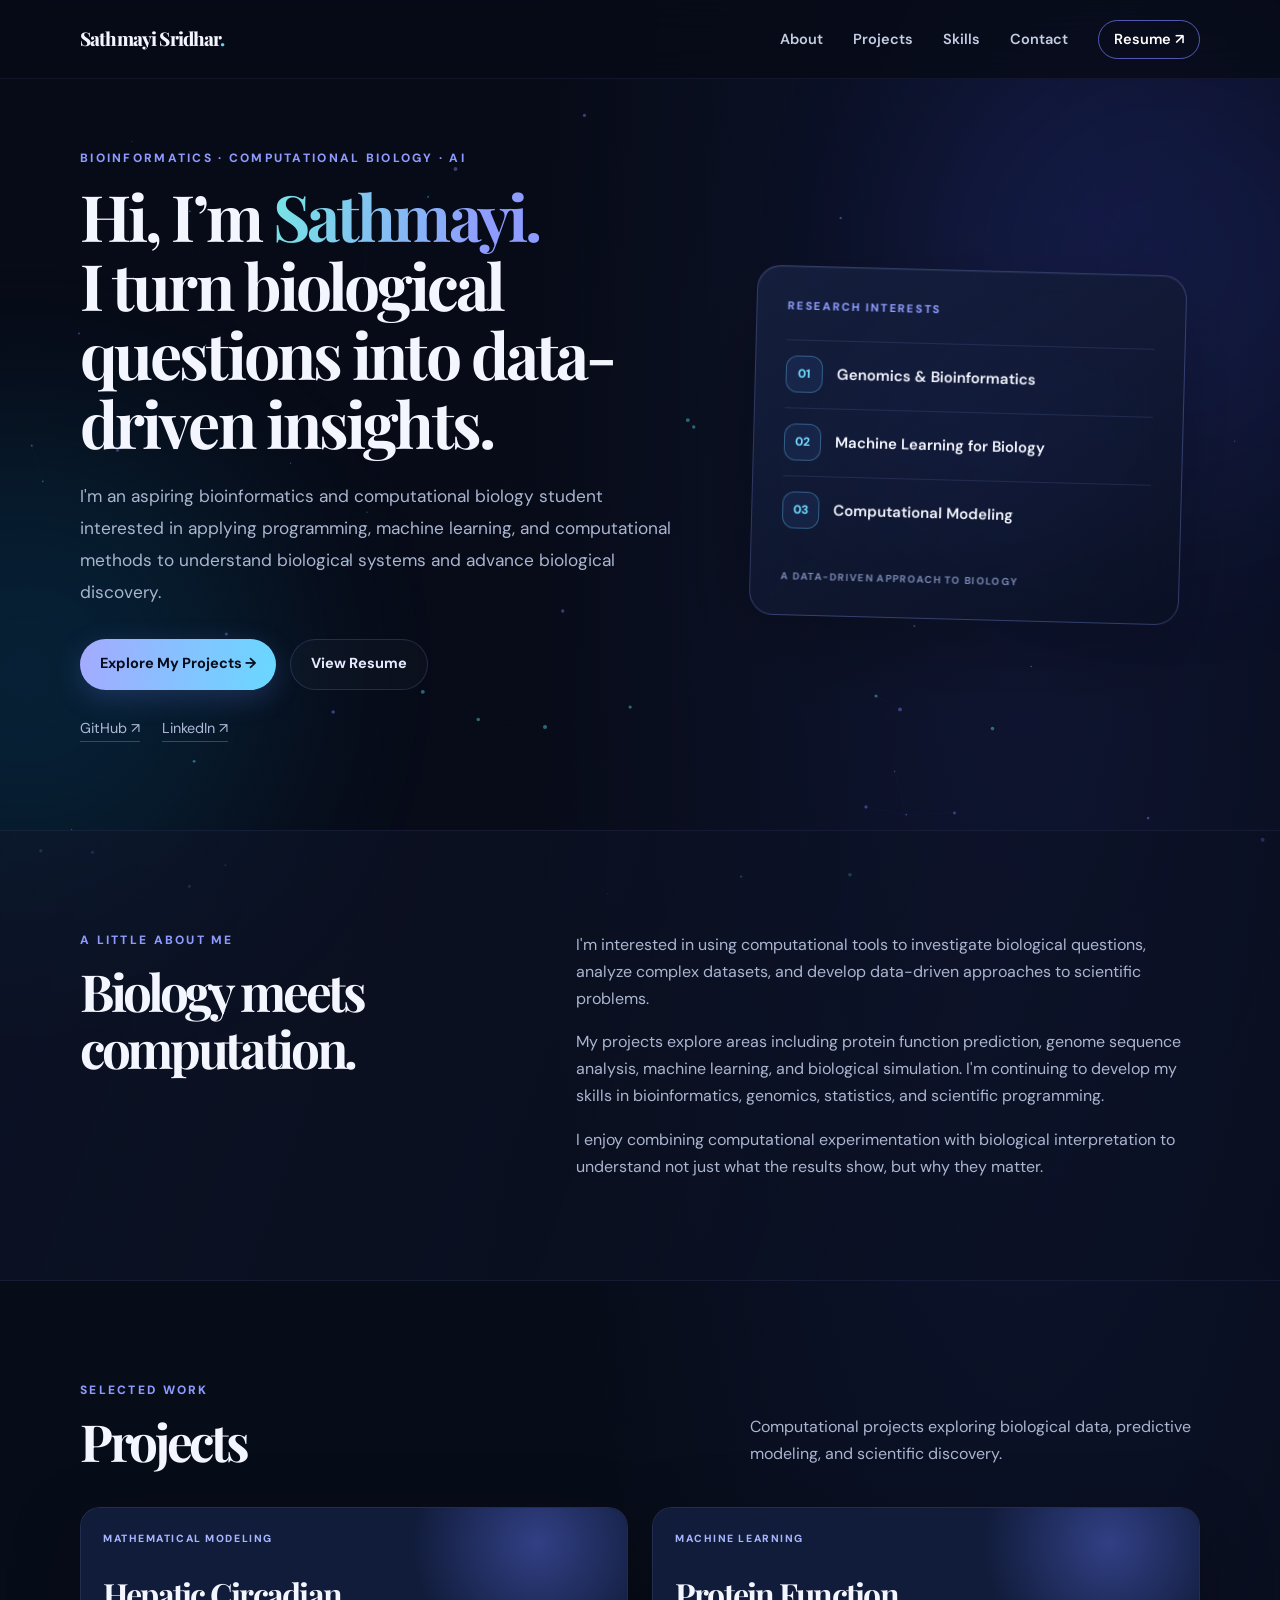
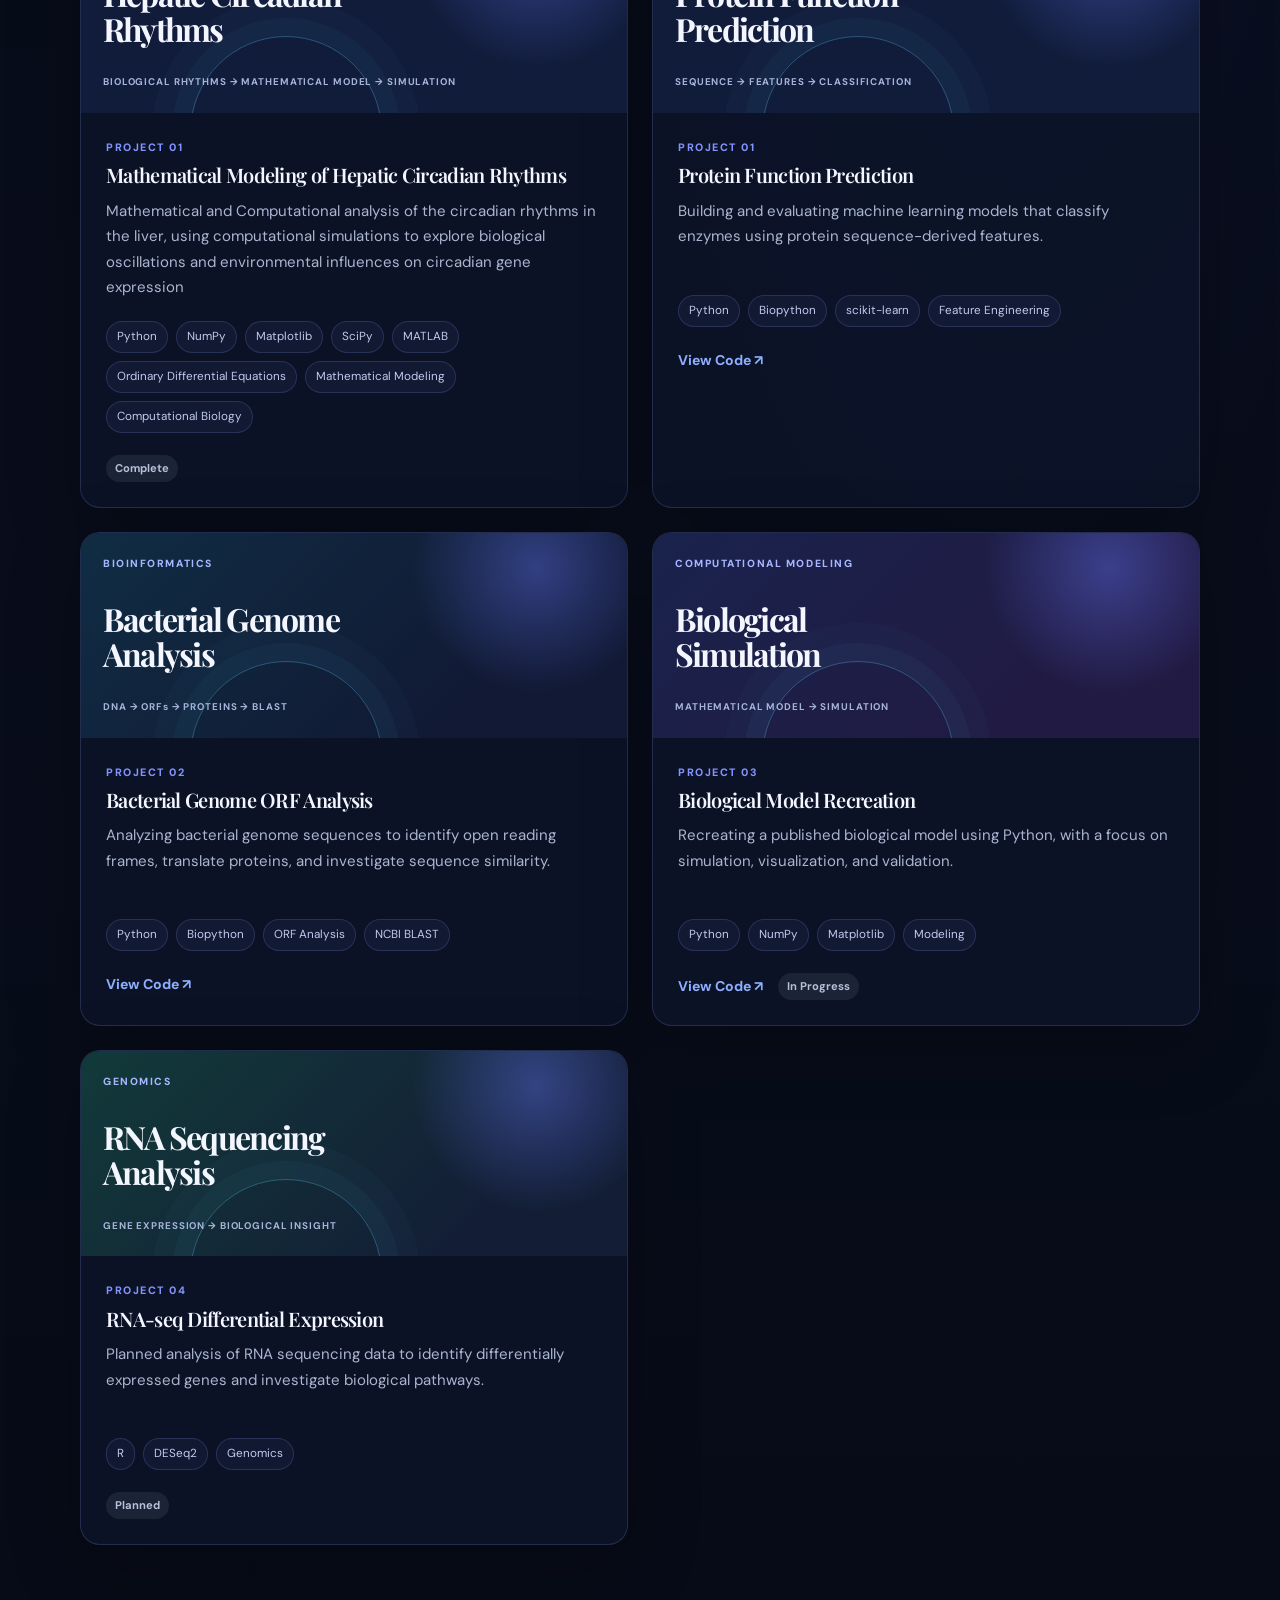
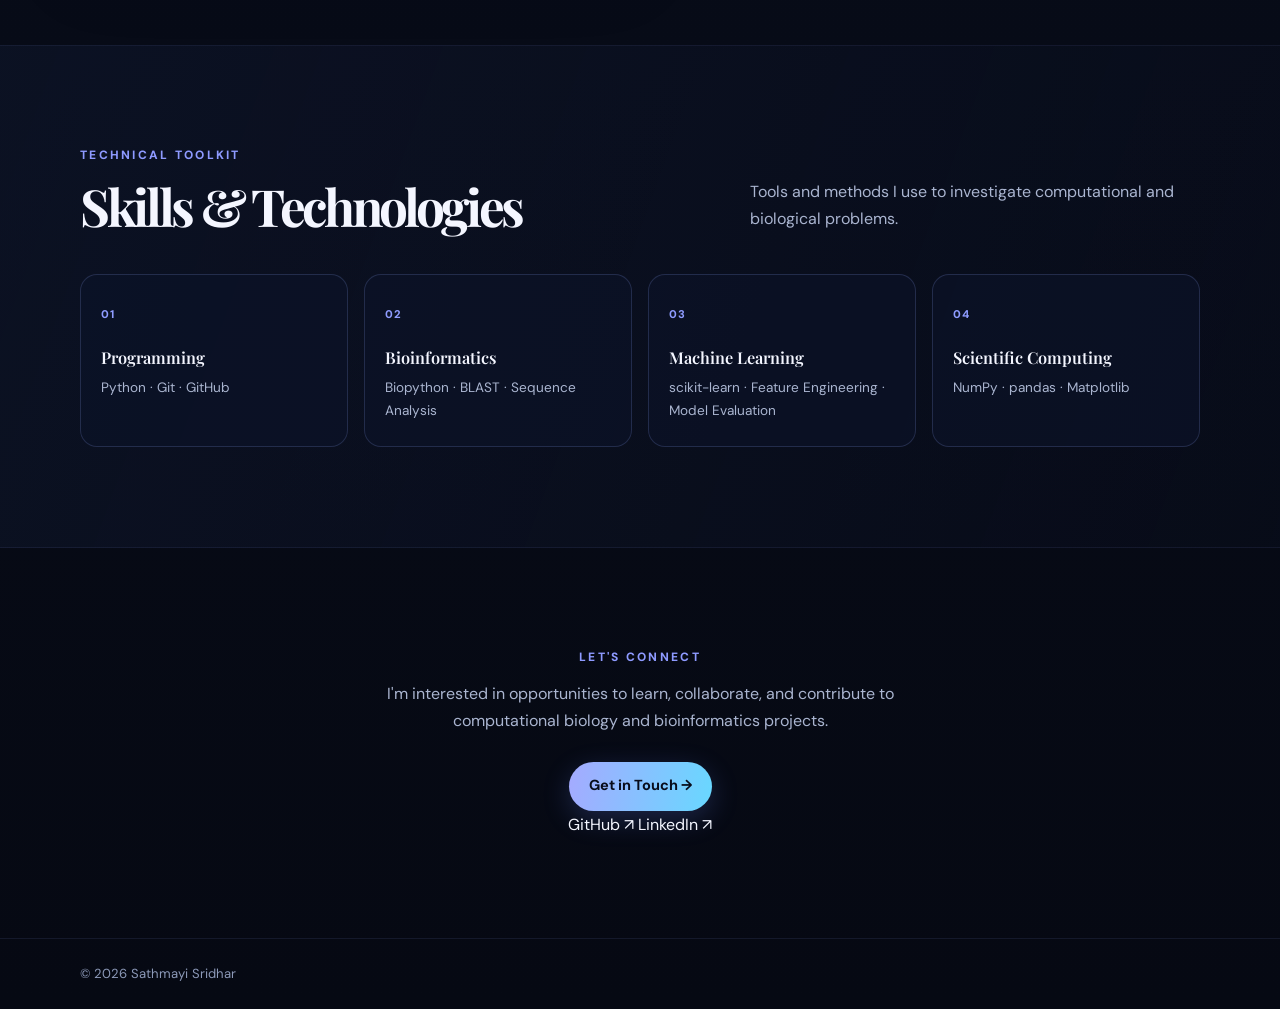
==== commit 8f6332cc: "adding capstone project" ====
--- a/index.html
+++ b/index.html
@@ -109,6 +109,44 @@
             </div>
 
             <div class="project-grid">
+             <!-- PROJECT 01: HEPATIC CIRCADIAN RHYTHMS -->
+                <article class="project-card">
+                    <div class="project-visual project-circadian">
+                        <span class="project-category">MATHEMATICAL MODELING</span>
+                        <div class="project-visual-title">
+                            Hepatic Circadian<br>Rhythms
+                        </div>
+                        <div class="project-visual-note">
+                            BIOLOGICAL RHYTHMS → MATHEMATICAL MODEL → SIMULATION
+                        </div>
+                    </div>
+
+                    <div class="project-body">
+                        <p class="project-number">PROJECT 01</p>
+
+                        <h3>Mathematical Modeling of Hepatic Circadian Rhythms</h3>
+
+                        <p>
+                            Mathematical and Computational analysis of the circadian rhythms in the liver, using computational
+                            simulations to explore biological oscillations and environmental influences on circadian gene expression
+                        </p>
+
+                        <div class="tag-list">
+                            <span>Python</span>
+                            <span>NumPy</span>
+                            <span>Matplotlib</span>
+                            <span>SciPy</span>
+                            <span>MATLAB</span>
+                            <span>Ordinary Differential Equations</span>
+                            <span>Mathematical Modeling</span>
+                            <span>Computational Biology</span>
+                        </div>
+
+                        <div class="project-links">
+                            <span class="status">Complete</span>
+                        </div>
+                    </div>
+                </article>
                 <article class="project-card">
                     <div class="project-visual project-protein">
                         <span class="project-category">MACHINE LEARNING</span>
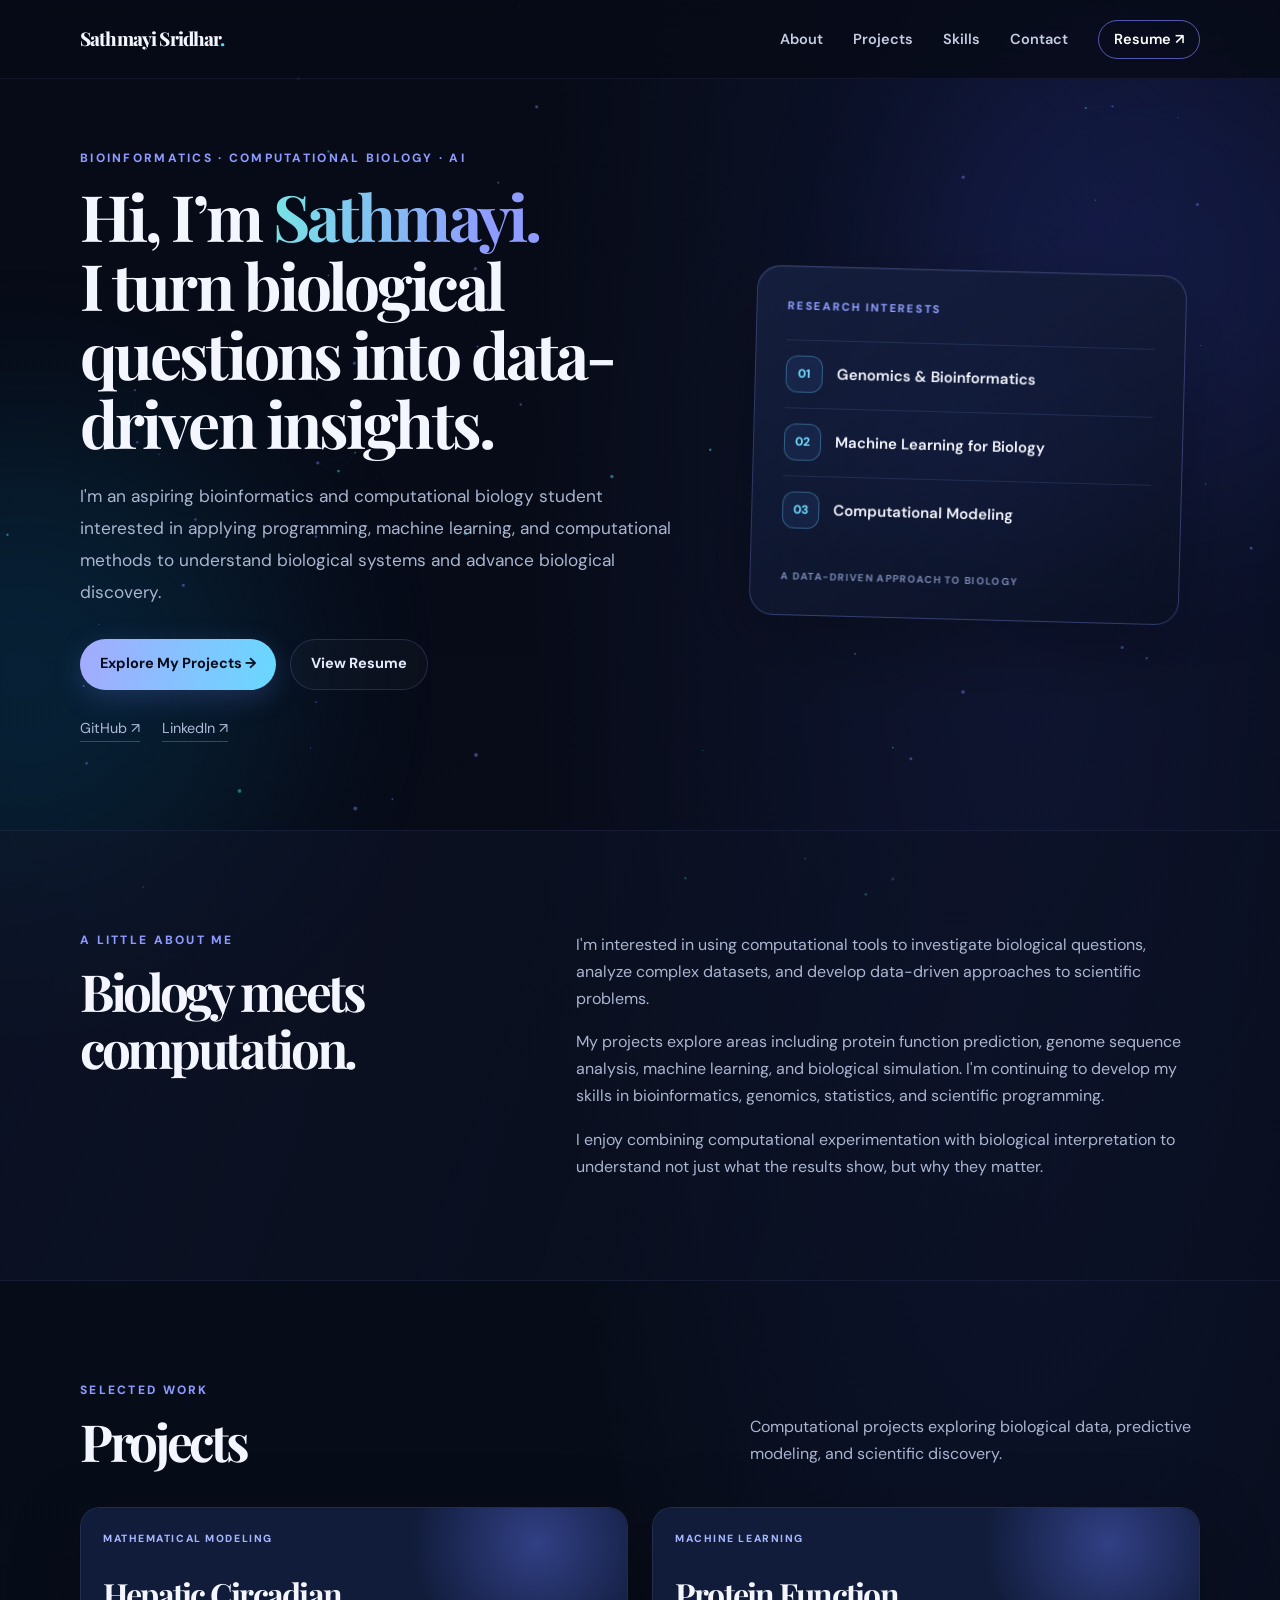
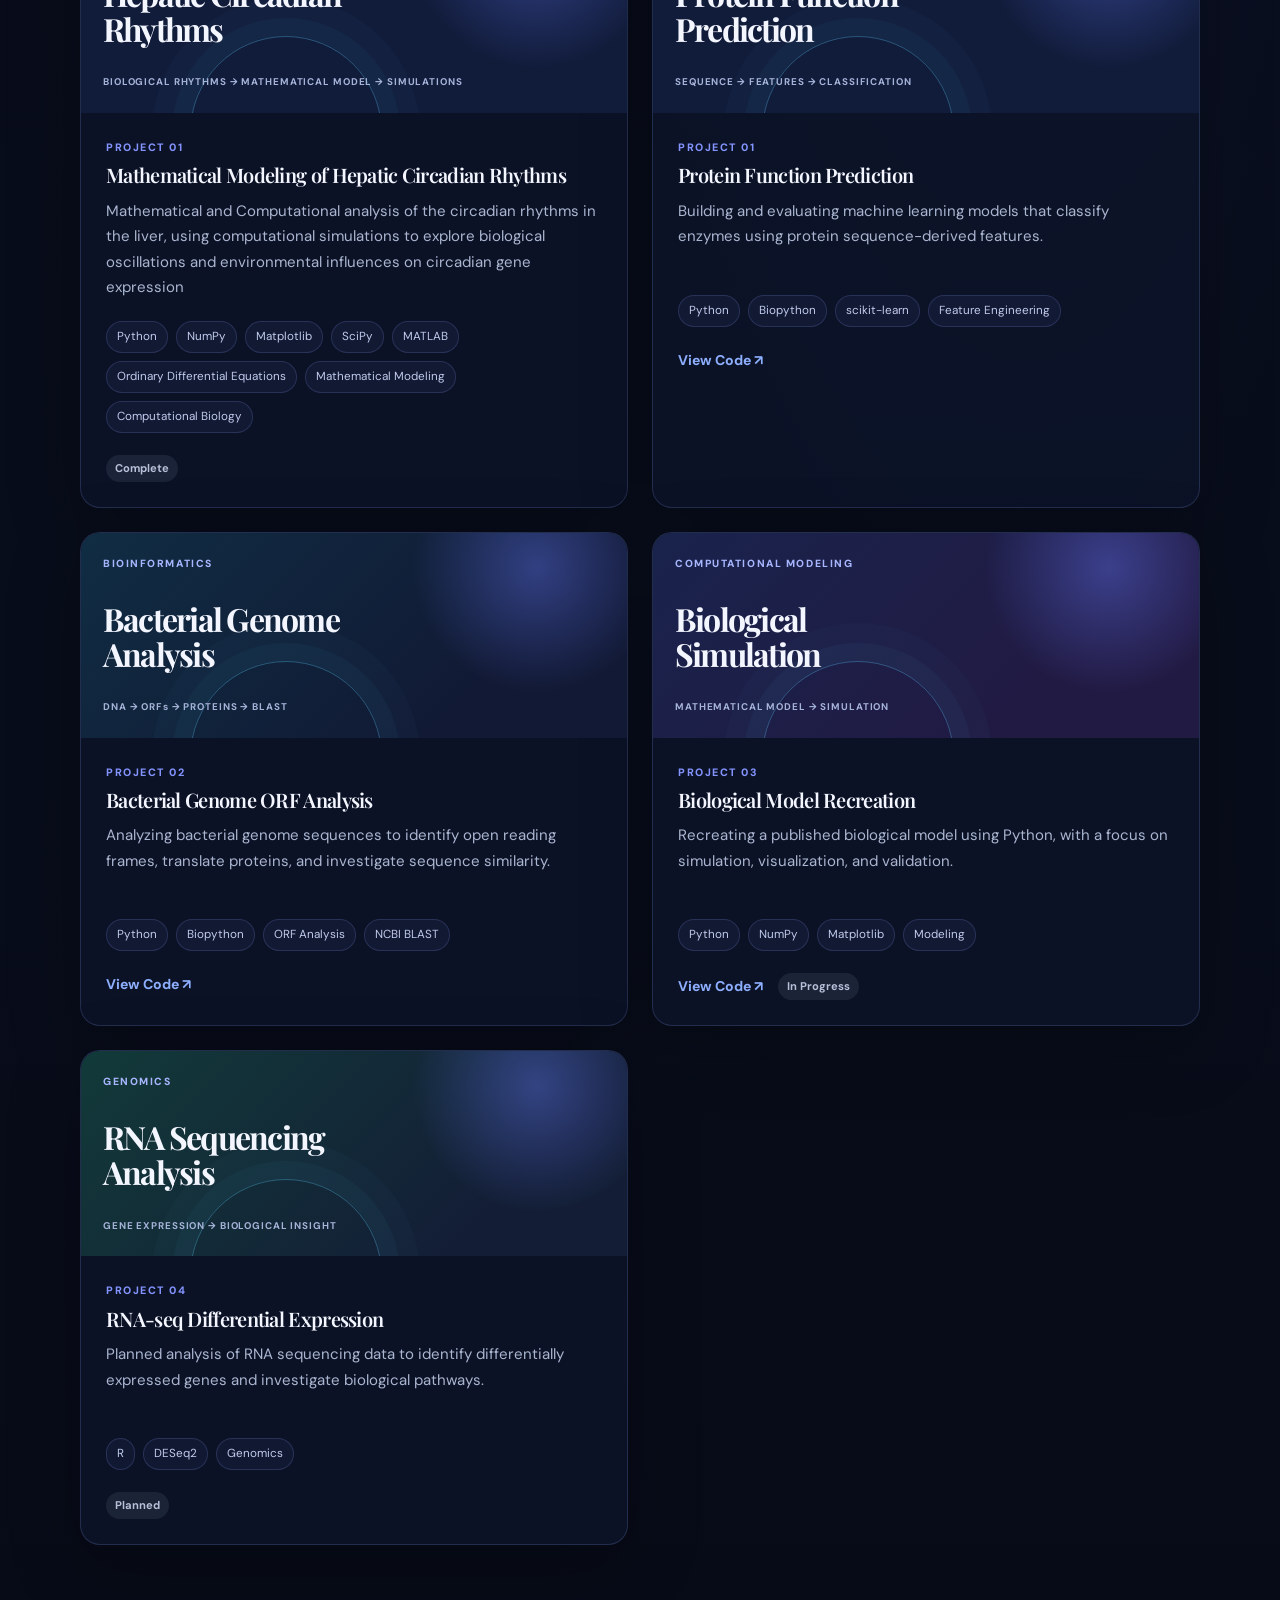
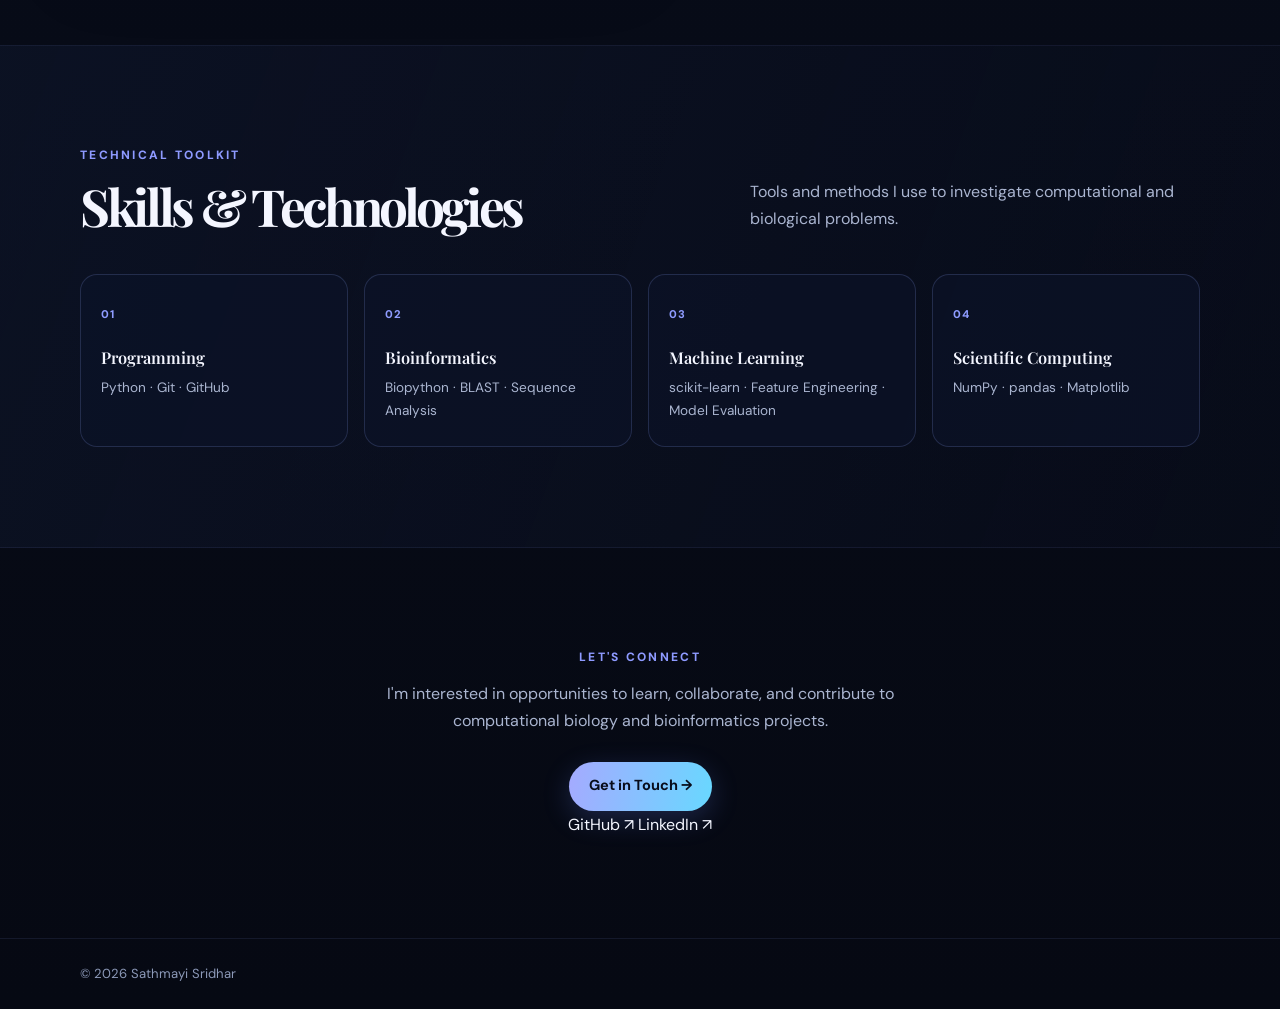
==== commit e7f14742: "adding capstone project" ====
--- a/index.html
+++ b/index.html
@@ -117,7 +117,7 @@
                             Hepatic Circadian<br>Rhythms
                         </div>
                         <div class="project-visual-note">
-                            BIOLOGICAL RHYTHMS → MATHEMATICAL MODEL → SIMULATION
+                            BIOLOGICAL RHYTHMS → MATHEMATICAL MODEL → SIMULATIONS
                         </div>
                     </div>
 
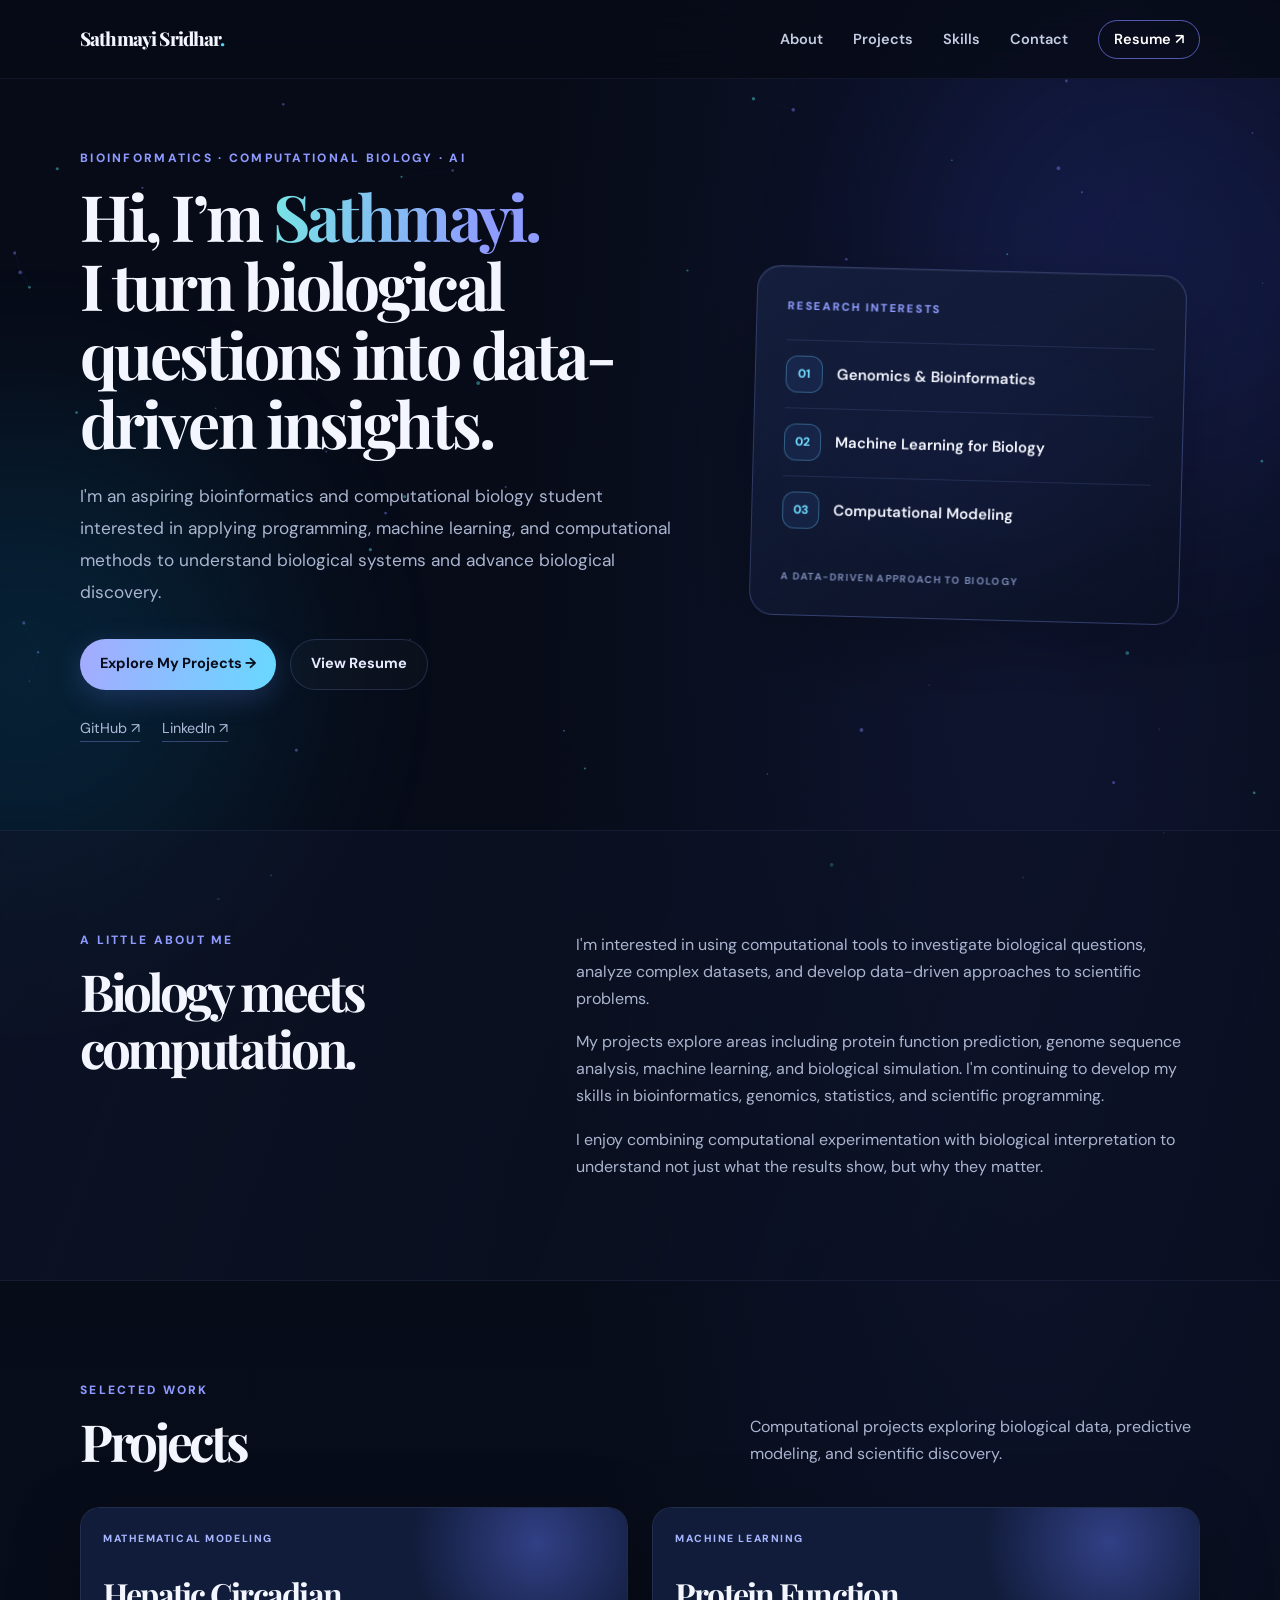
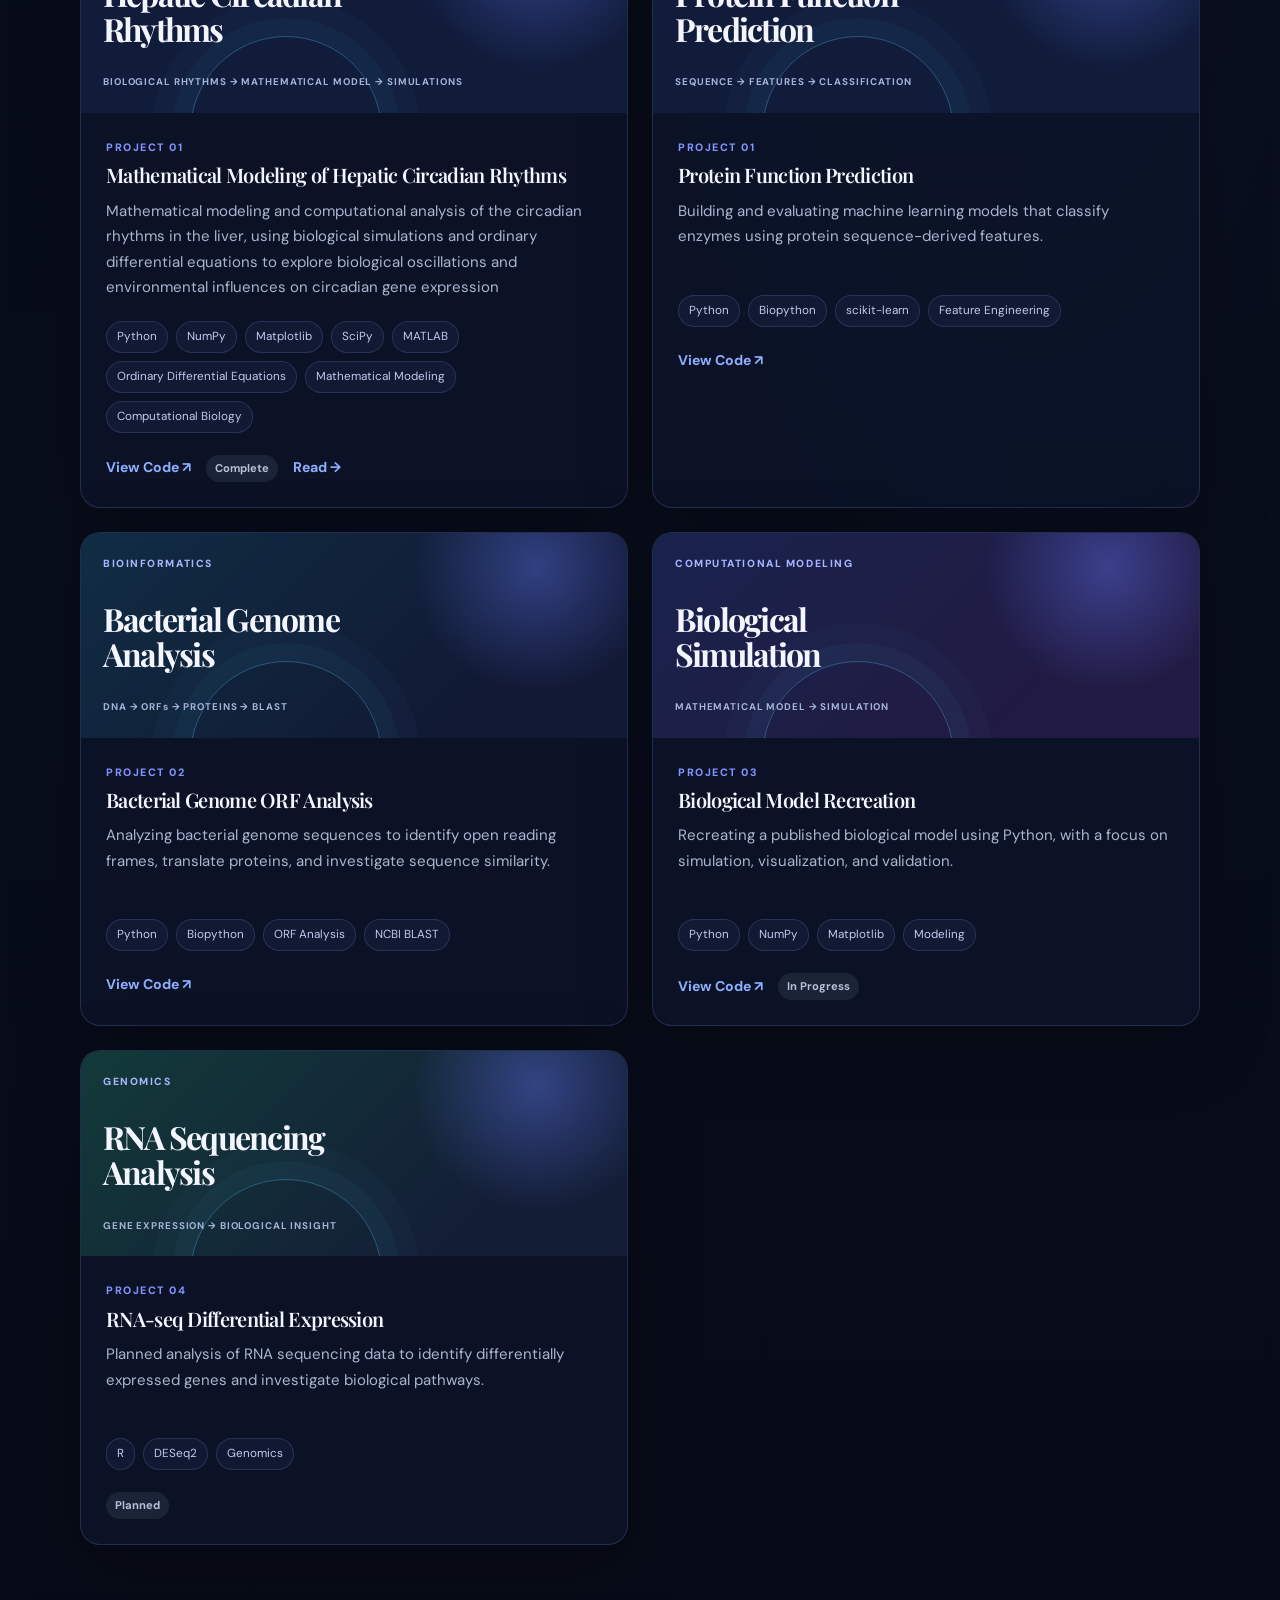
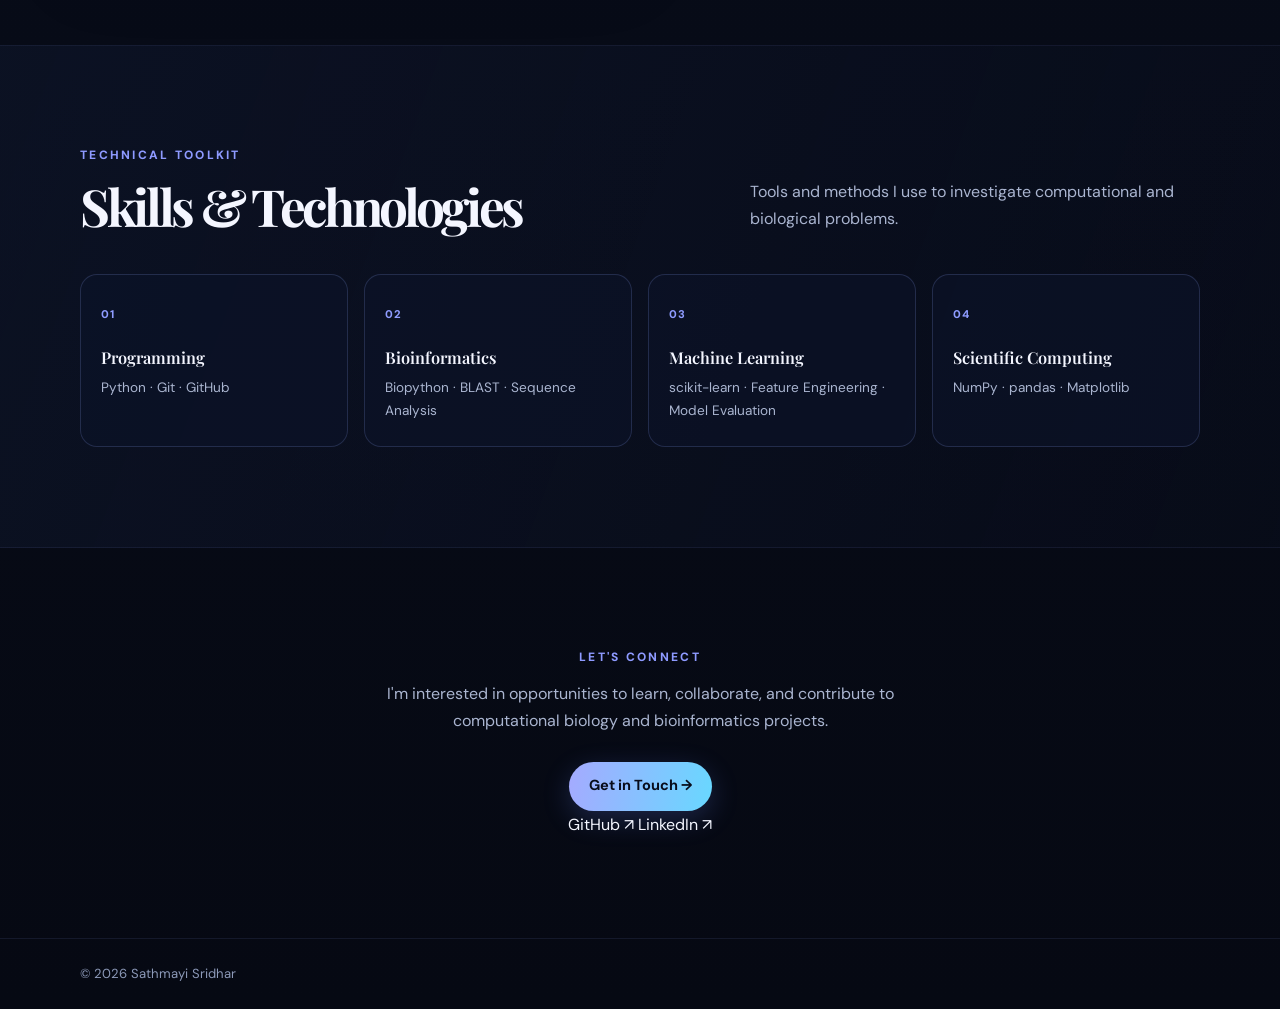
==== commit 095e71c2: "adding capstone project abstracts" ====
--- a/index.html
+++ b/index.html
@@ -127,8 +127,8 @@
                         <h3>Mathematical Modeling of Hepatic Circadian Rhythms</h3>
 
                         <p>
-                            Mathematical and Computational analysis of the circadian rhythms in the liver, using computational
-                            simulations to explore biological oscillations and environmental influences on circadian gene expression
+                            Mathematical modeling and computational analysis of the circadian rhythms in the liver, using biological
+                            simulations and ordinary differential equations to explore biological oscillations and environmental influences on circadian gene expression
                         </p>
 
                         <div class="tag-list">
@@ -143,7 +143,13 @@
                         </div>
 
                         <div class="project-links">
+                            <a href="https://github.com/sathmayi/Capstone-Project.git" target="_blank" rel="noopener noreferrer">
+                                View Code ↗
+                            </a>
                             <span class="status">Complete</span>
+                            <a href="abstracts/capstone-project.html">
+                                Read →
+    </a>                    </a>
                         </div>
                     </div>
                 </article>
@@ -158,7 +164,10 @@
                         <h3>Protein Function Prediction</h3>
                         <p>Building and evaluating machine learning models that classify enzymes using protein sequence-derived features.</p>
                         <div class="tag-list">
-                            <span>Python</span><span>Biopython</span><span>scikit-learn</span><span>Feature Engineering</span>
+                            <span>Python</span>
+                            <span>Biopython</span>
+                            <span>scikit-learn</span>
+                            <span>Feature Engineering</span>
                         </div>
                         <div class="project-links">
                             <a href="https://github.com/YOUR_USERNAME/protein-function-prediction" target="_blank" rel="noopener noreferrer">View Code ↗</a>
@@ -177,7 +186,10 @@
                         <h3>Bacterial Genome ORF Analysis</h3>
                         <p>Analyzing bacterial genome sequences to identify open reading frames, translate proteins, and investigate sequence similarity.</p>
                         <div class="tag-list">
-                            <span>Python</span><span>Biopython</span><span>ORF Analysis</span><span>NCBI BLAST</span>
+                            <span>Python</span>
+                            <span>Biopython</span>
+                            <span>ORF Analysis</span>
+                            <span>NCBI BLAST</span>
                         </div>
                         <div class="project-links">
                             <a href="https://github.com/YOUR_USERNAME/YOUR_GENOME_REPOSITORY" target="_blank" rel="noopener noreferrer">View Code ↗</a>
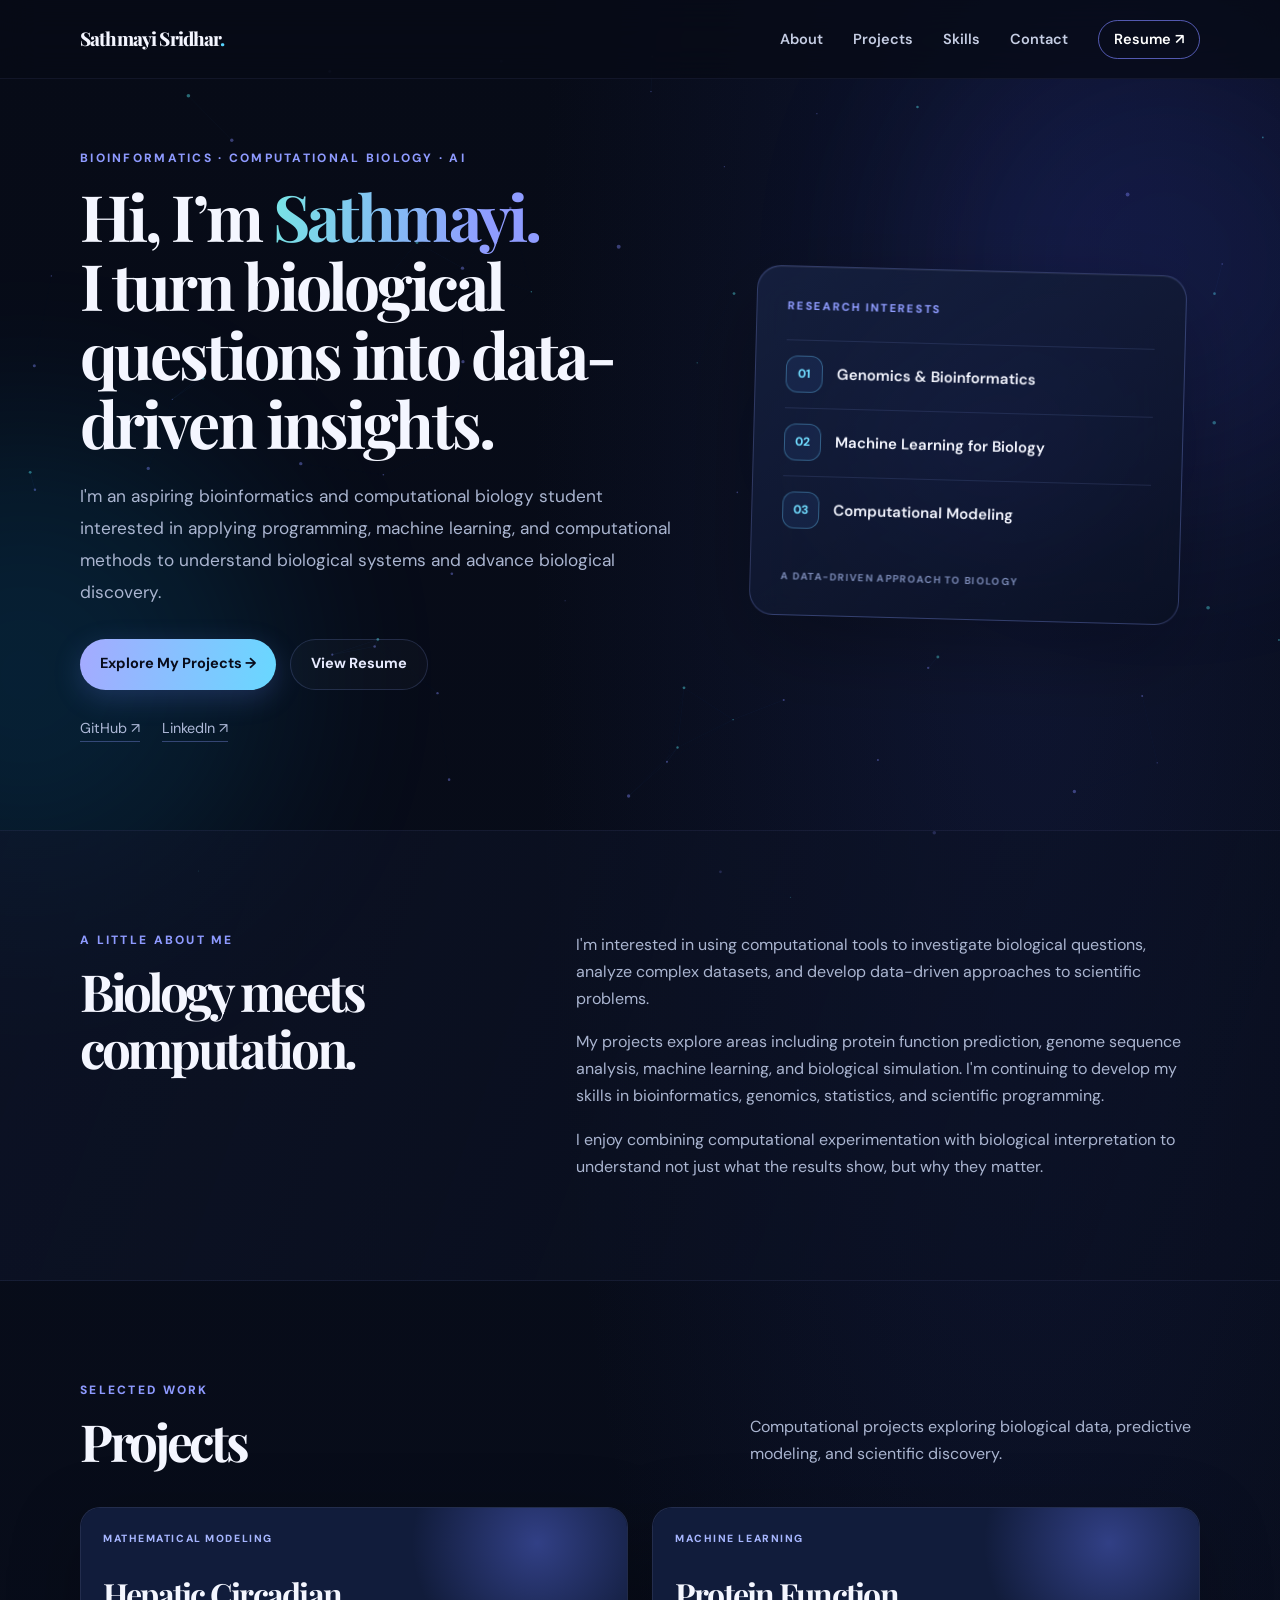
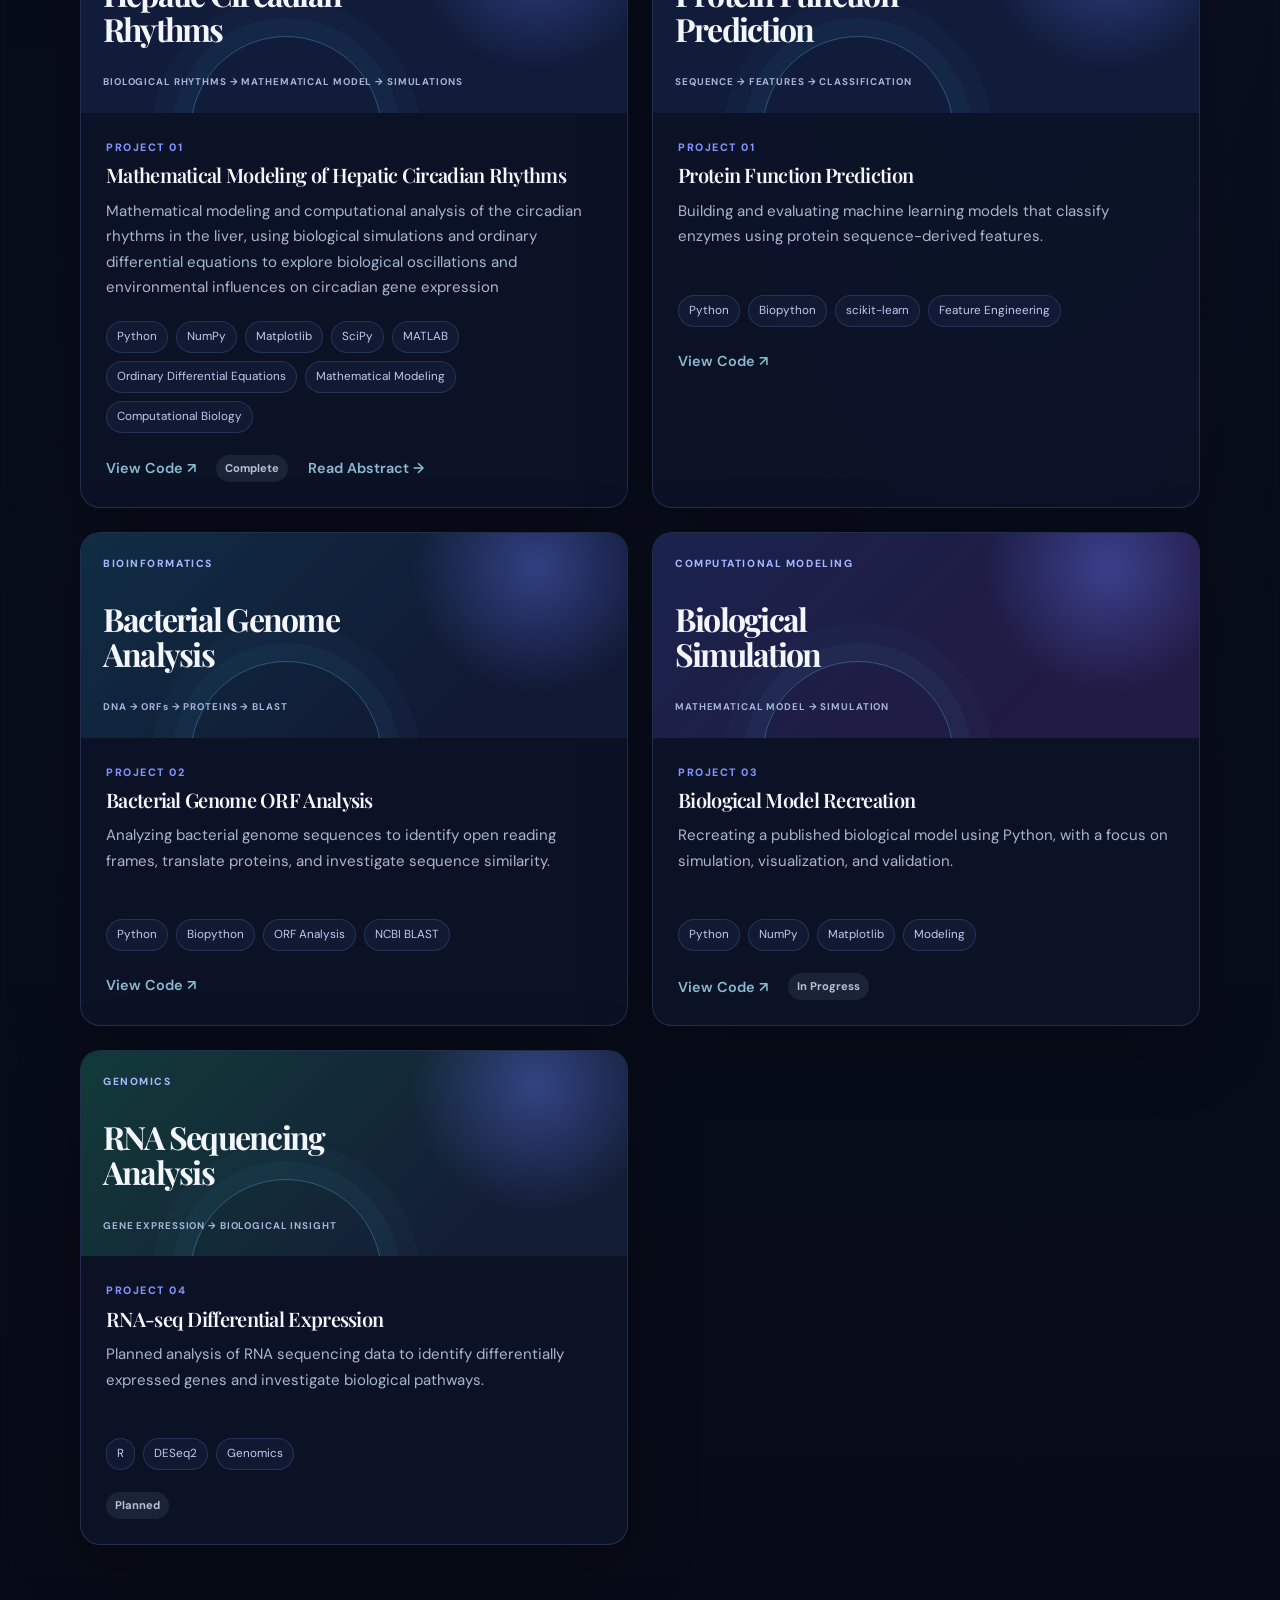
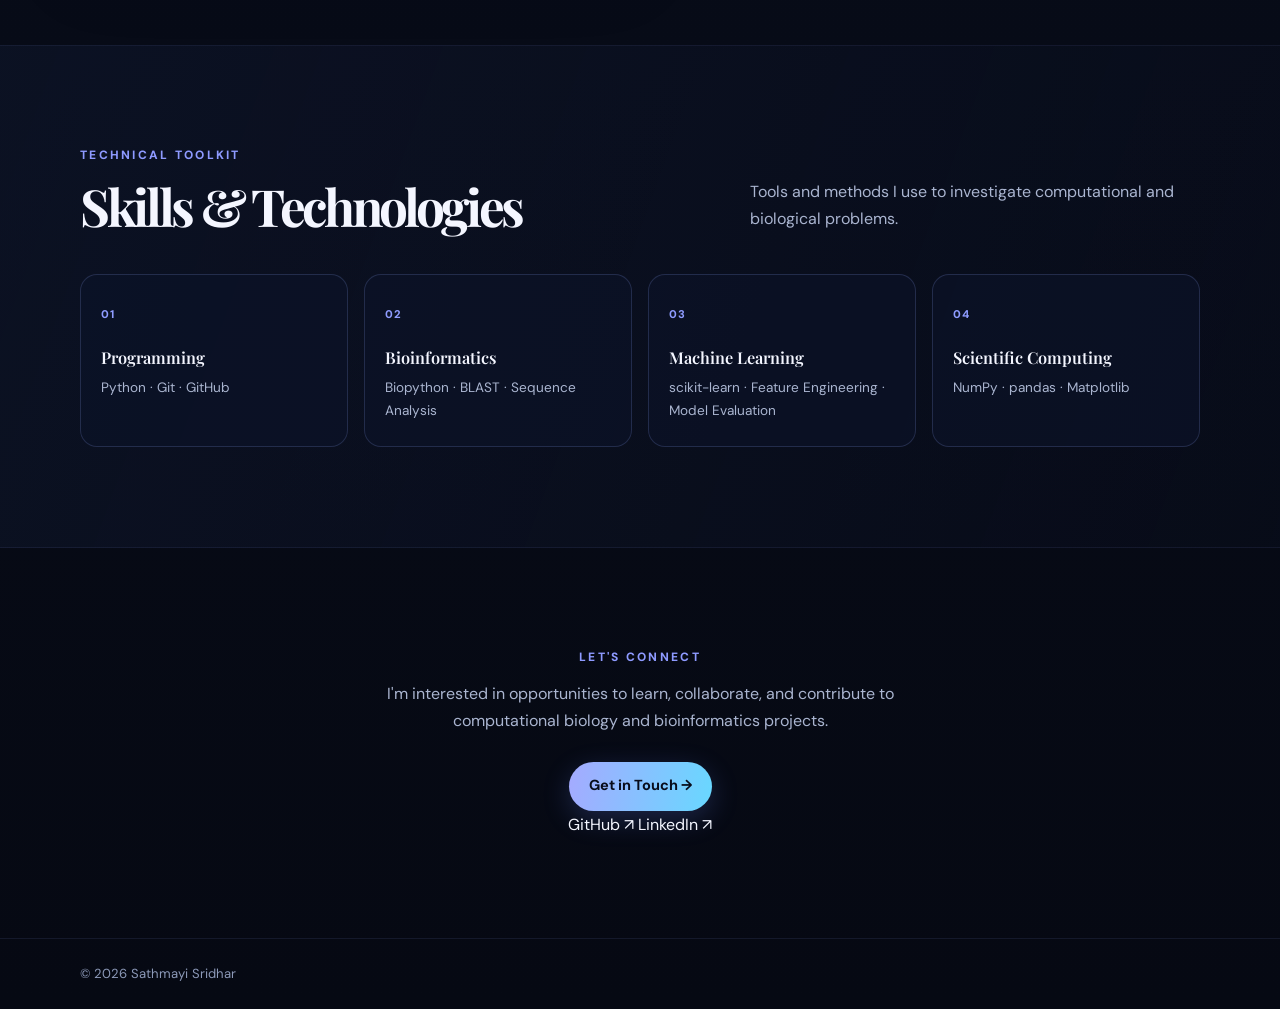
==== commit 4054e507: "adding capstone project abstracts" ====
--- a/index.html
+++ b/index.html
@@ -148,8 +148,8 @@
                             </a>
                             <span class="status">Complete</span>
                             <a href="abstracts/capstone-project.html">
-                                Read →
-    </a>                    </a>
+                                Read Abstract →
+                            </a>
                         </div>
                     </div>
                 </article>
--- a/style.css
+++ b/style.css
@@ -255,3 +255,23 @@
     -webkit-text-fill-color: transparent;
 }
 .project-visual-title { font-family: "Playfair Display", Georgia, serif; }
+
+
+.project-links {
+    display: flex;
+    align-items: center;
+    gap: 20px;
+    flex-wrap: wrap;
+}
+
+.project-links a {
+    font-size: 0.9rem;
+    font-weight: 600;
+    color: #8bbbd1;
+    text-decoration: none;
+    transition: color 0.3s ease;
+}
+
+.project-links a:hover {
+    color: #ffffff;
+}
